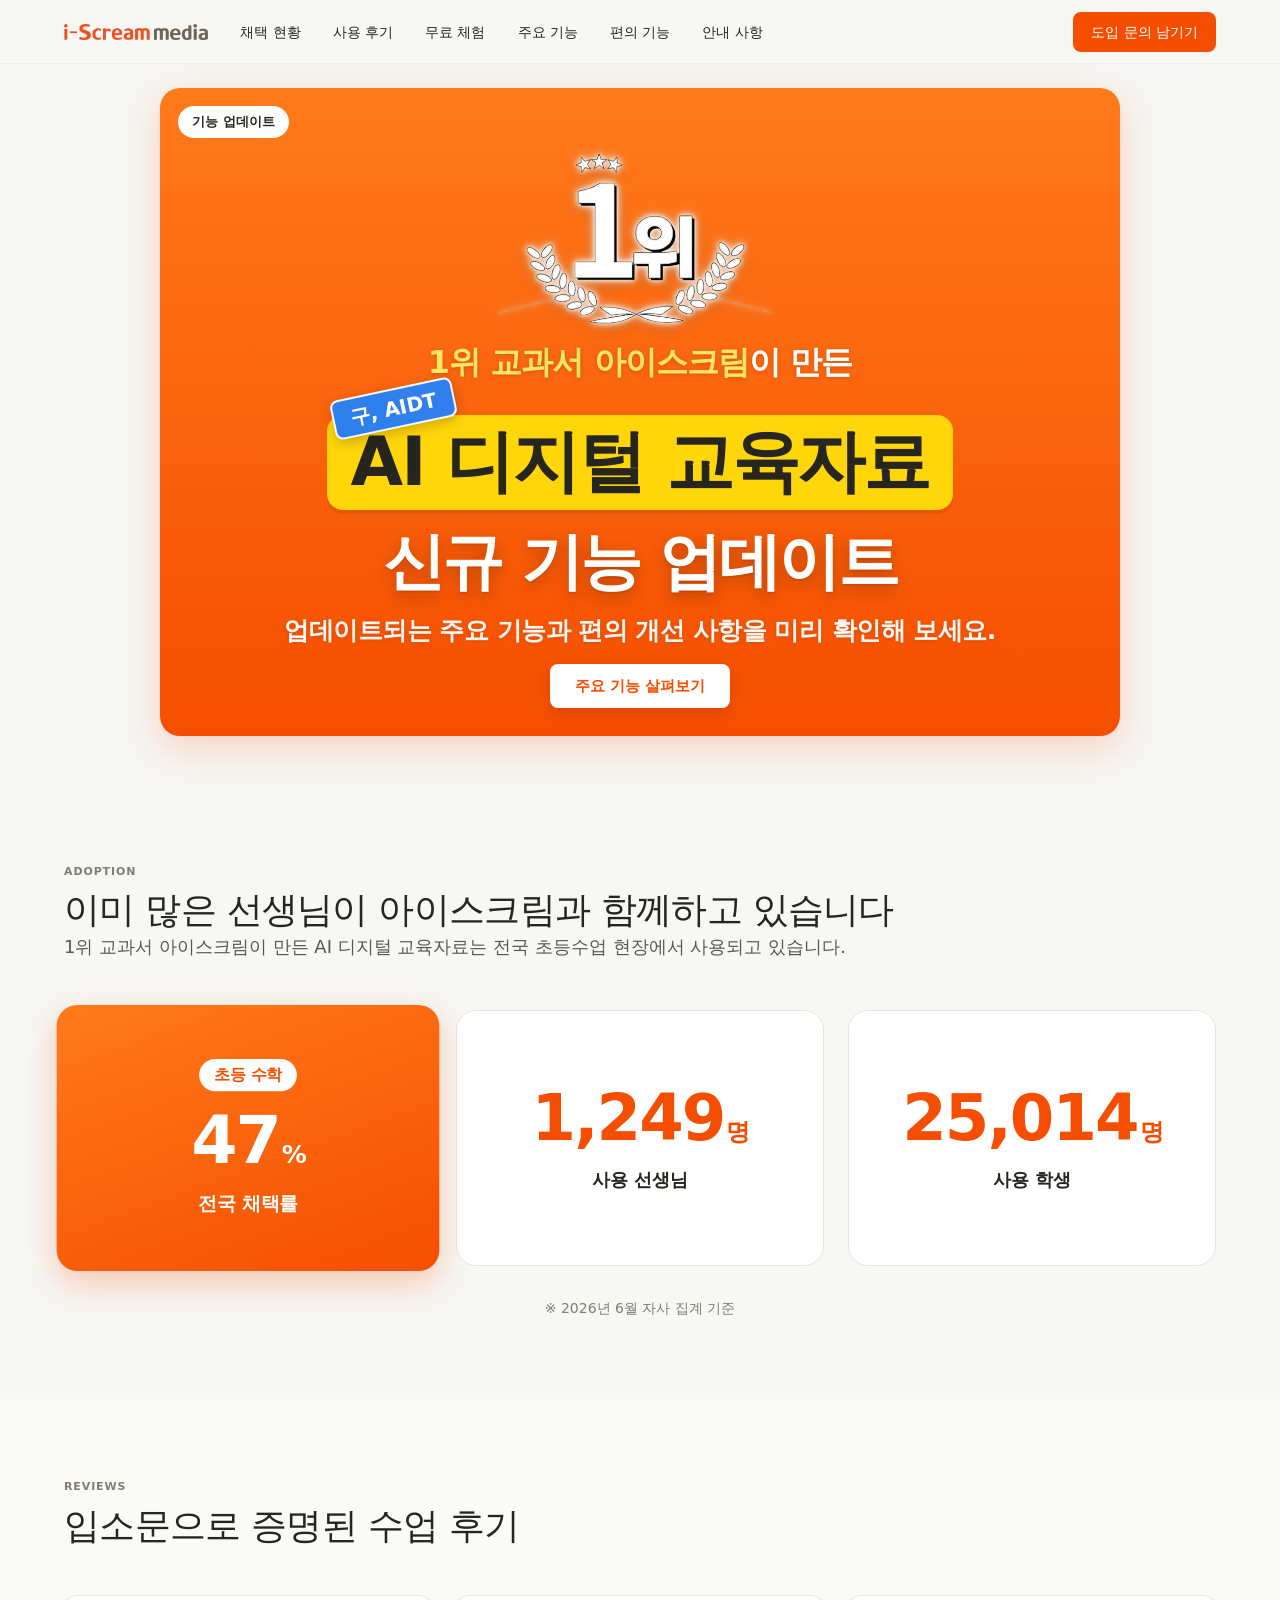
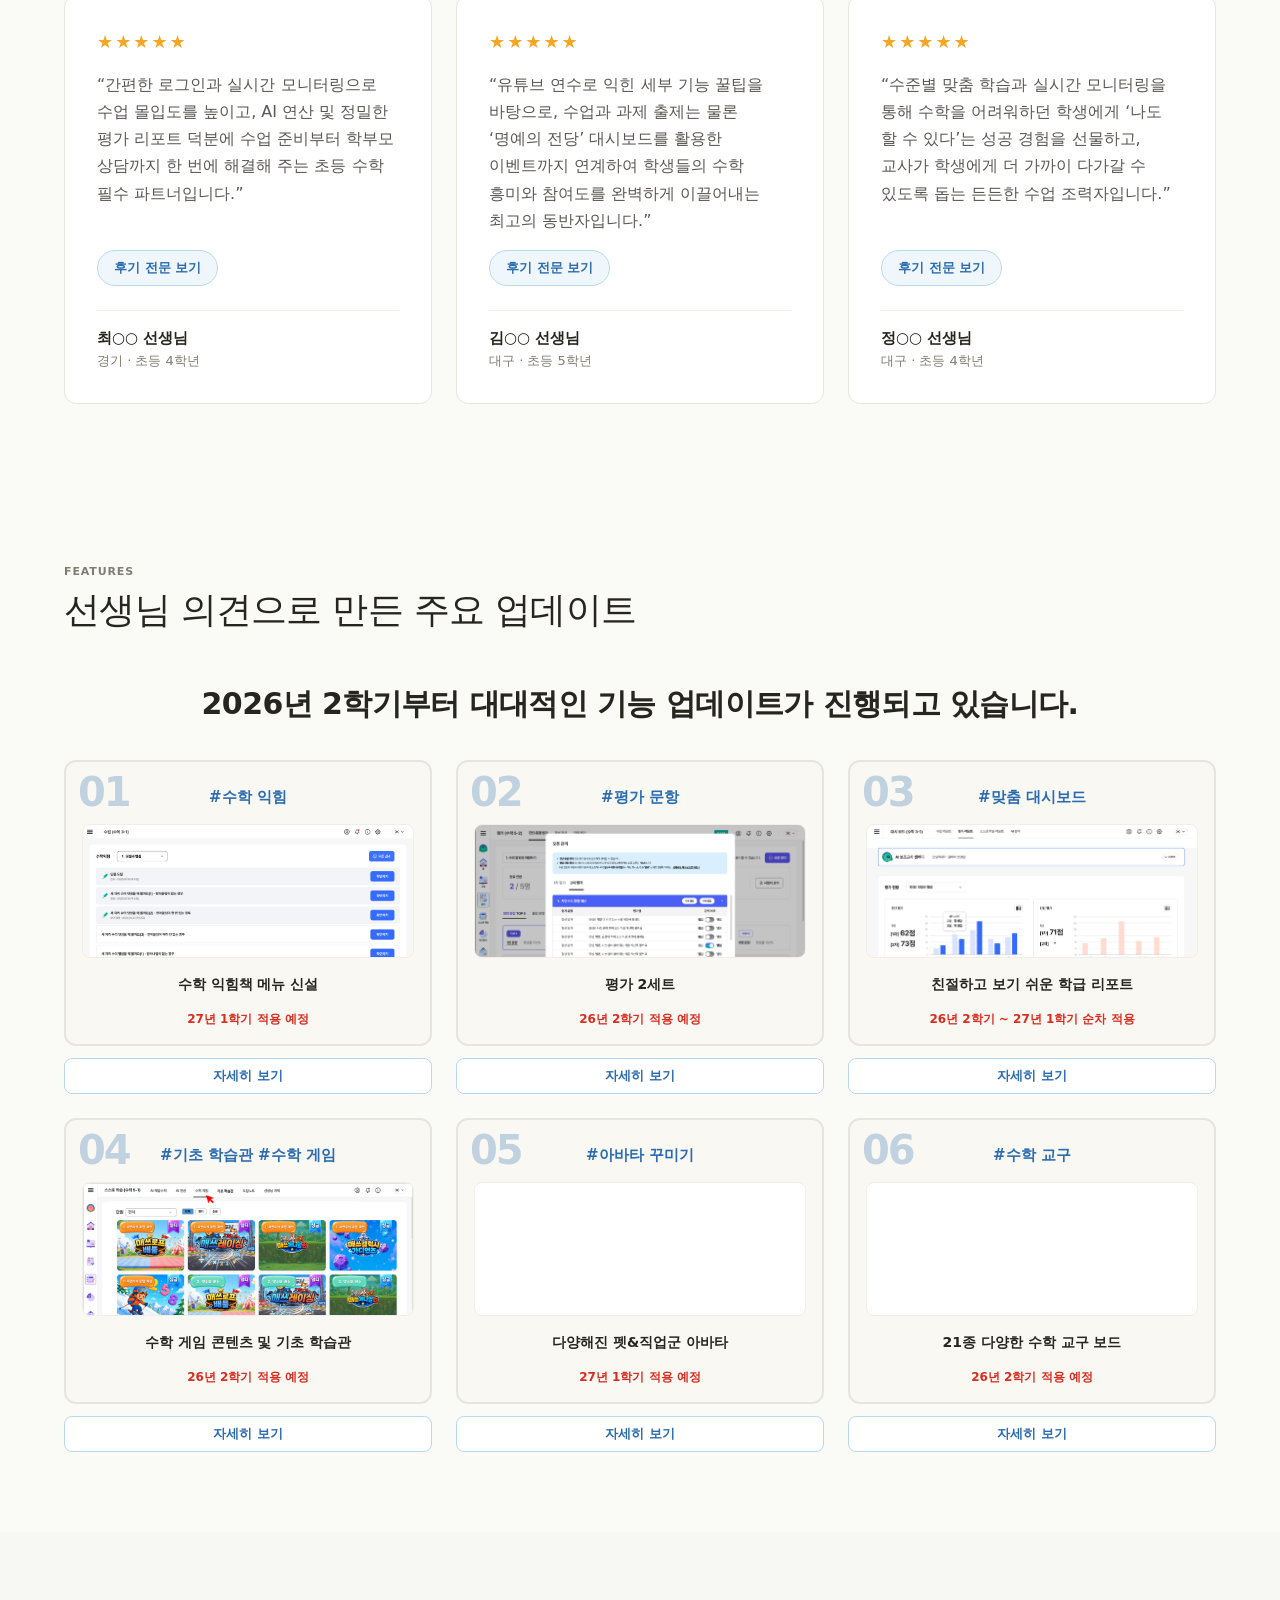
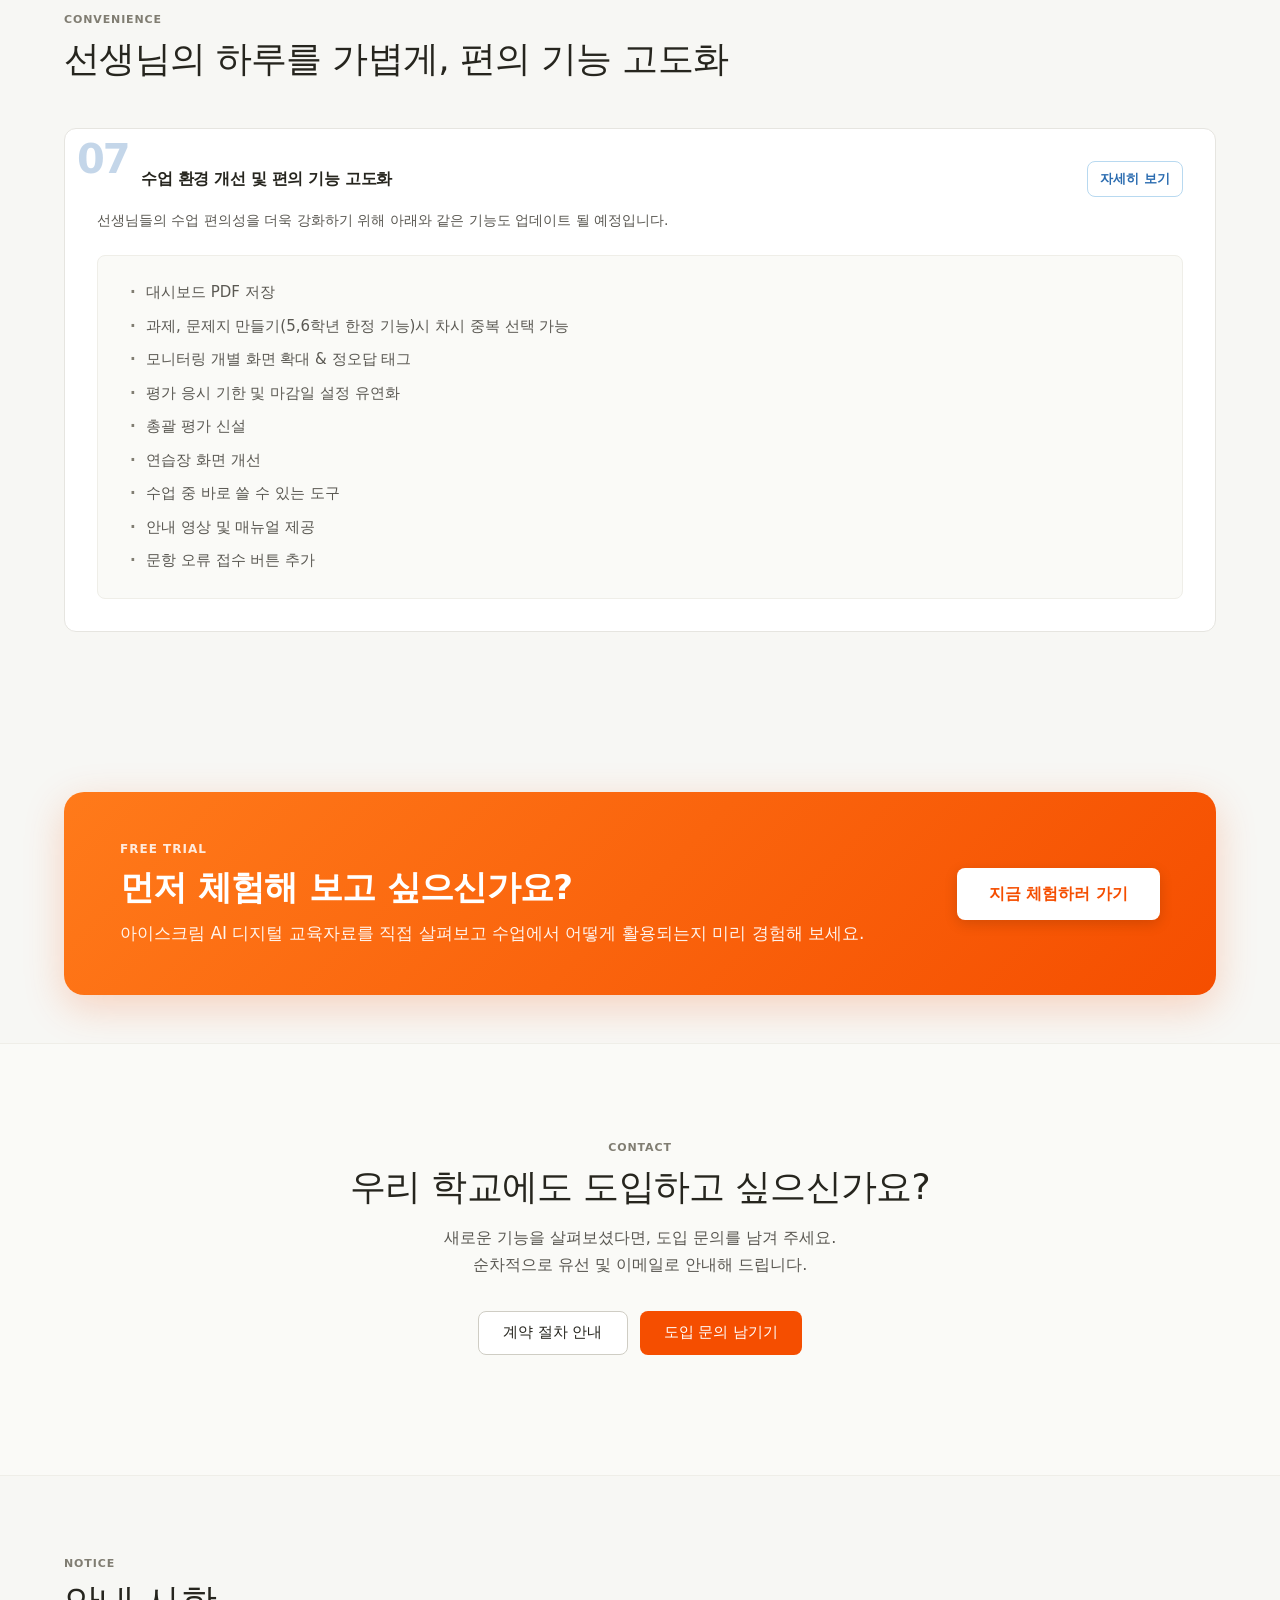
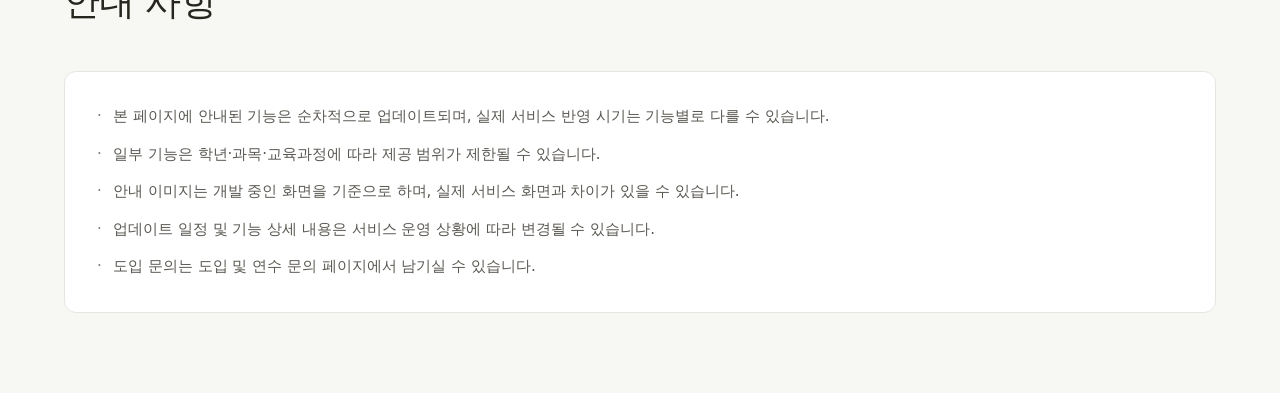
==== index.html @ 16c73e59 "Add files via upload" ====
<!DOCTYPE html>
<html lang="ko">
<head>
  <meta charset="UTF-8" />
  <meta name="viewport" content="width=device-width, initial-scale=1.0" />
  <meta name="description" content="AI 디지털 교육자료 신규 기능 업데이트 안내 — 2026년 2학기부터 순차 적용" />
  <title>기능 업데이트 안내</title>
  <link rel="stylesheet" crossorigin href="https://cdn.jsdelivr.net/gh/orioncactus/pretendard@v1.3.9/dist/web/static/pretendard.min.css" />
  <link rel="stylesheet" href="styles.css" />
</head>
<body>

  <!-- 상단 네비게이션 -->
  <header class="top-nav">
    <div class="container top-nav__inner">
      <a href="https://aidt.i-scream.co.kr" class="top-nav__logo" target="_blank" rel="noopener noreferrer">
        <img src="i-screammedia-logo.png" alt="아이스크림미디어" width="70" height="16" />
      </a>
      <nav class="top-nav__menu" aria-label="주요 메뉴">
        <a href="#adoption">채택 현황</a>
        <a href="#reviews">사용 후기</a>
        <a href="#experience">무료 체험</a>
        <a href="#features">주요 기능</a>
        <a href="#convenience">편의 기능</a>
        <a href="#notice">안내 사항</a>
      </nav>
      <a href="https://aidt.i-scream.co.kr/contract" class="button-primary" target="_blank" rel="noopener noreferrer">도입 문의 남기기</a>
      <button class="top-nav__hamburger" aria-label="메뉴 열기" aria-expanded="false">
        <span></span><span></span><span></span>
      </button>
    </div>
  </header>

  <main>

    <!-- 히어로 -->
    <section class="hero-band" id="hero">
      <div class="container">
        <div class="hero-banner">
          <span class="hero-banner__badge">기능 업데이트</span>
          <div class="hero-banner__rank">
            <img src="rank_1.png" alt="1위" class="hero-banner__rank-img" width="120" height="118" />
            <p class="hero-banner__rank-text">
              <strong>1위 교과서 아이스크림</strong>이 만든
            </p>
          </div>
          <div class="hero-banner__content">
            <div class="hero-banner__headline">
              <span class="hero-banner__aidt-tag">구, AIDT</span>
              <p class="hero-banner__product">AI 디지털 교육자료</p>
            </div>
            <h1 class="hero-banner__event-title">신규 기능 업데이트</h1>
            <p class="hero-banner__title">
              업데이트되는 주요 기능과 편의 개선 사항을 미리 확인해 보세요.
            </p>
            <a href="#features" class="hero-banner__cta">주요 기능 살펴보기</a>
          </div>
        </div>
      </div>
    </section>

    <!-- 전국 채택 현황 -->
    <section class="section" id="adoption">
      <div class="container">
        <p class="section-label">ADOPTION</p>
        <h2 class="section-title">이미 많은 선생님이 아이스크림과 함께하고 있습니다</h2>
        <p class="stats-lead">1위 교과서 아이스크림이 만든 AI 디지털 교육자료는 전국 초등수업 현장에서 사용되고 있습니다.</p>
        <div class="stats-grid">
          <article class="stat-card stat-card--featured">
            <p class="stat-card__tag">초등 수학</p>
            <p class="stat-card__num">47<span class="stat-card__unit">%</span></p>
            <p class="stat-card__label">전국 채택률</p>
          </article>
          <article class="stat-card">
            <p class="stat-card__num">1,249<span class="stat-card__unit">명</span></p>
            <p class="stat-card__label">사용 선생님</p>
          </article>
          <article class="stat-card">
            <p class="stat-card__num">25,014<span class="stat-card__unit">명</span></p>
            <p class="stat-card__label">사용 학생</p>
          </article>
        </div>
        <p class="section-note">※ 2026년 6월 자사 집계 기준</p>
      </div>
    </section>

    <!-- 선생님 사용 후기 -->
    <section class="section section--soft" id="reviews">
      <div class="container">
        <p class="section-label">REVIEWS</p>
        <h2 class="section-title">입소문으로 증명된 수업 후기</h2>
        <div class="review-grid">
          <article class="review-card">
            <p class="review-card__rating" aria-label="별점 5점">★★★★★</p>
            <p class="review-card__body">“간편한 로그인과 실시간 모니터링으로 수업 몰입도를 높이고, AI 연산 및 정밀한 평가 리포트 덕분에 수업 준비부터 학부모 상담까지 한 번에 해결해 주는 초등 수학 필수 파트너입니다.”</p>
            <button type="button" class="review-more-btn" data-review="review-1" data-review-name="최○○ 선생님" data-review-school="경기 · 초등 4학년">후기 전문 보기</button>
            <footer class="review-card__author">
              <span class="review-card__name">최○○ 선생님</span>
              <span class="review-card__school">경기 · 초등 4학년</span>
            </footer>
            <template id="reviewFull-review-1">
              <p>안녕하세요. 저는 수학 4학년을 사용하고 있습니다. 저는 아이스크림 AIDT를 다음과 같이 사용하고 있습니다.</p>
              <strong>1. (프롤로그) 로그인 지옥에서 해방</strong>
              <p>헬스장에서 가장 무거운 것은 헬스장 출입문이라고 하듯이, 에듀테크 사용에 있어서 가장 어려운 것은 로그인입니다. 여러 선생님들이 로그인 과정에서 한계를 느끼시고 많은 포기를 하곤 하죠. 하지만 AIDT는 일단 코드로 로그인을 하여 로그인 지옥에서 해방 될 수 있습니다.</p>
              <strong>2. (but! 로그인의 속도가 각자 다름에도 불구하고) ‘스스로 학습’을 통한 시간 조절</strong>
              <p>초등학교 어린이들은 그 누구보다 인내심이 부족합니다. 로그인의 속도는 각자 다른데, 똑똑하고 눈치빠르게 빨리 로그인을 완료한 어린이들은 아쉽게도 인내심이 부족합니다. ‘로그인 했어요, 뭐해야 되요?’ ‘로그인 했어요, 뭐해야 되요?’ 이제 이 말을 듣지 않아도 됩니다. 로그인을 빨리 하고 준비가 완료된 학생들은 ‘스스로 학습’에 들어가서 &lt;AI매일수학&gt;을 통해 배운 내용을 복습할 수 있죠. 여기서 중요한 것은 이미 수업한 내용에서만 할 수 있다는 것! 배우지 않은 내용은 실행이 되지 않아서 좋습니다. 그리고 연산의 필요성은 두말하면 잔소리입니다. &lt;AI연산&gt;으로 무한의 연산 연습을 할 수 있습니다. 여기서 끝이 아니라 &lt;오답 노트&gt;, &lt;선생님 과제&gt;까지 기다릴 시간이 모자랄 정도로 할 것들이 많습니다. 이렇게 알찬 시간을 보내다 보면 어느새 모든 친구들의 로그인이 완료되고 본격적인 수업이 시작됩니다.</p>
              <strong>3. (어디까지 진도를 나갔더라 고민할 것도 없이) 메인화면에 &lt;수업 바로 시작하기&gt;를 누르면 지난 시간에 이은 차시로 바로 이동</strong>
              <p>초등학교 선생님들은 여러 과목을 가르칩니다. 사람이다 보니 모든 과목의 진도를 머릿속에 넣고 다니지 않습니다. 갑작스럽게 다가온 수학시간, 선생님이 진도를 모른다고 하면 조금 부끄러울 수 있습니다. 하지만 AIDT 접속만 하면 메인 화면에 &lt;수업 바로 시작하기&gt;를 통해 정말로 수업을 바로 시작할 수 있습니다. 정말 편리한 기능입니다.</p>
              <strong>4. (지겨운 수학시간을 깨우는) 경쾌한 딸깍 소리, 그리고 학생들의 활동</strong>
              <p>수학을 사랑하는 학생은 소수입니다. 그중에 반은 잘난척을 하기 위해 그냥 좋아한다고 합니다. 왜냐면 수학은 상당한 정신적 노력이 필요하기 때문입니다. 태블렛으로 하는 수학 수업이지만 그래도 수학은 수학, 조금은 지겨울 수 있습니다. 하지만 쉴 틈 없이 경쾌하게 들려오는 &lt;딸깍, 딸깍&gt; 소리! 학생들이 직접 활동을 할 때마다 들려오는 그 소리는 교실에 생기를 불어 넣어 줍니다. 그래서 선생님인 저도 가끔 수업이 지루해질 때면 일부러 딸깍 소리를 몇 번 내 주곤 합니다. 학생들이 딴 생각할 틈도 없이, 교사와 학생들의 상호작용이 끊임 없이 일어날 수 있게 학생들의 활동하는 순간들이 많습니다. 혹시 딴 짓을 한다 해도 &lt;모니터&gt; 기능을 통해서 제어할 수 있습니다. 빙그레 웃으며 “동식(가명)아? 너의 화면은 좀 다른 것 같네?” 라고 하면 동식이가 깜짝 놀라며 원래의 수업으로 돌아오곤 했습니다.</p>
              <strong>5. (말해 뭐해, 소소하지만 유용한) 타이머, 뽑기, AI수학교구</strong>
              <p>수업 중간중간 학생들에게 미션을 내어 줄 때, 시간을 무한정으로 줄 수는 없습니다. 3분, 5분, 1분 등 타이머가 필요할 때, 찾고 또 탭을 따로 열고 하는 시간은 한창 진지했던 수업의 흐름을 무참히 깨버립니다. 하지만 수업화면 바로 밑에 누가 봐도 잘 보이도록 &lt;타이머&gt;가 있습니다. 이것은 못 찾는게 더 어려울 정도로 찾기 쉬운 위치에 있습니다. 그리고 더불어서 뽑기 기능은 우리 반의 수업 시간을 더 뜨겁게 만들어줍니다. 그리고 AI 수학 교구인 알지오매스는 학생들이 얼마나 좋아하느냐면, 문제를 빨리 풀고 알지오매스를 하고 있을 정도입니다.</p>
              <strong>6. (최고의 기능은 바로) 평가 기능</strong>
              <p>AIDT의 기능 중 다른 기능 모두 포기하고 하나만 남겨준다고 한다면 저는 평가 기능을 선택하겠습니다. 정말 세상 좋아졌구나 라고 가장 잘 느끼게 해주는 기능입니다. 본격적인 공부를 시작하기 전에 진단평가를 통해 현재 내 실력을 점검하고, 형성평가를 통해 오늘 수업을 잘 이해했는지 확인할 수 있고, 단원이 끝나고 난 후 단원평가를 위해 나 자신을 진지하게 돌아보는 경건한 시간을 가질 수 있었습니다. 이러한 기능들은 먼저 채점의 고통에서 벗어나게 해주었으며, 심지어 그 결과를 분석까지 해주어서 학생을 파악하는 데 큰 힘이 되었습니다. 그냥 단순하게 누가 잘하고 못하고의 분석이 아니라 수학 교과 역량 분석 및 내용체계 영역 분석까지 내로라하는 전문 분석기관에서 유료로 해주는 분석 못지않게 유용합니다. 이러한 전문적인 분석은 학생 및 학부모와 학습 상담을 할 때 꼭 필요한 기능입니다.</p>
              <strong>7. (미처 말하지 못한) 사용자 편의를 위한 여러 기능들</strong>
              <p>목록 화면을 통해 원하는 페이지로 한꺼번에 이동하는 것, 메인 화면에 우리반 누적 성취율(느림), 학년 평균 누적 성취율(느림)을 통해 교사에게 좀 더 열심히 지도해야겠다는 반성과 성찰의 기회를 제공하는 것, AI 보조교사 샘버디와의 다정한 말투를 통해 나 혼자가 아니라는 안도감과 따뜻한 격려와 위로를 받는 점.</p>
              <strong>8. 아이스크림 AIDT 사랑해요</strong>
            </template>
          </article>
          <article class="review-card">
            <p class="review-card__rating" aria-label="별점 5점">★★★★★</p>
            <p class="review-card__body">“유튜브 연수로 익힌 세부 기능 꿀팁을 바탕으로, 수업과 과제 출제는 물론 ‘명예의 전당’ 대시보드를 활용한 이벤트까지 연계하여 학생들의 수학 흥미와 참여도를 완벽하게 이끌어내는 최고의 동반자입니다.”</p>
            <button type="button" class="review-more-btn" data-review="review-2" data-review-name="김○○ 선생님" data-review-school="대구 · 초등 5학년">후기 전문 보기</button>
            <footer class="review-card__author">
              <span class="review-card__name">김○○ 선생님</span>
              <span class="review-card__school">대구 · 초등 5학년</span>
            </footer>
            <template id="reviewFull-review-2">
              <p>안녕하세요? 저는 5학년 수학을 현재 아이스크림 AI 디지털교육자료를 활용하고 있습니다. 제가 3월부터 지금까지 사용한 후기는 다음과 같습니다.</p>
              <strong>1. AI 디지털교육자료의 등불이 되어준 유튜브 연수</strong>
              <p>3월에 구독 계약과 학생들 계정 등록, 동의서 처리 문제 등으로 3월 초부터 시작하기는 무리가 있어 차츰 준비를 하면서 AI 디지털교육자료를 도입하였어요. 아이스크림 AI 디지털교육자료를 어떻게 활용하면 좋을지 고민하고 있었는데, 마침 영어/수학 교과서 저자가 알려주는 아이스크림 AI 디지털교육자료 유튜브 연수가 있어 듣게 되었어요. 세부 기능과 활용 꿀팁을 하나하나 설명해주어서 어떻게 운영하면 좋을지 감을 잡는데, 도움이 많이 되었답니다. 수학만 쓰고 있어 영어를 볼 일이 없었는데, 수학과 영어를 둘 다 들을 수 있어 비교하면서 살펴볼 수 있었어요. 유튜브 연수 이후로 본격적으로 AI 디지털교육자료를 사용하기 시작했어요.</p>
              <strong>2. 수업의 시작부터 끝까지</strong>
              <p>AI 디지털교육자료 수업 형태가 다양하지만, 저는 일단 시작부터 끝까지 AI 디지털교육자료로 하고 있어요. 교과서의 내용이 온전히 들어가 있고, 연산 문제를 풀 때는 학생들이 연습장 기능을 활성화시켜 계산할 수 있고, 그림과 관련된 부분은 터치 한 번만으로 쉽게 확인할 수 있어서 활동 과정을 유연하게 대처하면서 수업을 운영할 수 있었어요. 제일 마지막에 마무리 문제는 유형별로 다양하게 제공되고 문제 수준도 적당하여 학생들의 이해도를 파악하는데 도움이 많이 되었어요.</p>
              <strong>3. 수업 재구성</strong>
              <p>매번 수업을 재구성할 수는 없지만, AI 디지털교육자료의 핵심 기능(AIDT)에 해당하는 흥미(Interesting)를 위해서 종종 활용하고 있어요. OX퀴즈나 URL링크를 적당히 넣으면 학생 참여도를 높일 수 있어서 학생들도 즐거워합니다. AI 수학교구에서 부족한 부분은 툴킷에서 제공하는 수학 도구와 연계하여 매쓰러닝센터, 폴리패드 등 디지털 수학교구를 수업 중에 활용하면서 학생들의 흥미를 높이려고 하였어요.</p>
              <strong>4. 수학점핑학교 이벤트 연계</strong>
              <p>수학점핑학교 대상 학년이라 관련 예산을 쓰면서 학생들의 참여율을 높이기 위해 월별 이벤트를 하고 있어요. 매일 AI 디지털교육자료 참여를 유도하기 위해 스스로 학습을 꾸준히 하는 학생들에게 간식/상품을 주고 있어요. 아이스크림 AI 디지털교육자료에서 명예의 전당이라는 근사한 타이틀로 우수학생 5명을 학기별/월별로 볼 수 있는 대시보드가 제공되어 있어 학생들의 동기부여를 높이는데, 도움이 되고 있어요. 5월부터 도입하였는데, 5위 안에 들어가기 위해 집에서 열심히 하는 아이들이 기특해서 6월에는 상품을 좀 더 업그레이드할 예정이에요.</p>
              <strong>5. 편리한 과제 출제</strong>
              <p>수학익힘책이 수업에 들어가 있지 않아 아쉬웠는데, 과제에서 간편 출제만으로 쉽게 수익에 있는 문제를 제출할 수 있어요. 처음에는 과제를 바로 풀도록 했는데, 요즘은 수익책에 먼저 풀고 답을 올리는 방식으로 활용하고 있어요. 물론 시간이 부족할 때는 마무리 문제만으로 끝낼 때도 있지만, 시간을 고려해서 과제 출제를 활용하고 있어요. 수업 종료 후 해당 차시 과제 출제가 가능해서 가급적이면 학생들에게 수익책을 직접 풀면서 제출 시간을 확보하고 있어요.</p>
              <strong>6. 많은 정보를 알려주는 대시보드</strong>
              <p>AI 디지털교육자료에서 교사를 위한 샘버디, 학생을 위한 런버디가 있어요. AI 디지털교육자료에서 대시보드를 어떻게 활용하느냐가 중요하다고 생각해요. 학습이력, 평가결과, 과제제출 등 다양한 정보를 대시보드에서 알려주는데, 여기서 보조교사인 샘버디의 멘트가 도움이 될 때가 많이 있어요. 데이터 기반으로 만들어진 AI 디지털교육자료이기에 꾸준히 수업, 평가, 과제를 활용하면서 나온 데이터 정보를 대시보드를 통해 활용하려고 해요. 제가 자주 보는건 수업 리포트/평가 리포트인데, 단원 데이터가 누적될수록 우리반 학생에 적합한 정보를 알려주는거 같아요.</p>
              <p>이제 도입 2년차라 아직까지 시행착오를 겪고 있지만, 점진적으로 개선되고 있어 긍정적으로 활용하고 있어요. 교사와 학생이 집단 지성의 힘으로 함께 만들어가는 아이스크림 AI 디지털교육자료의 앞날을 응원합니다^^</p>
            </template>
          </article>
          <article class="review-card">
            <p class="review-card__rating" aria-label="별점 5점">★★★★★</p>
            <p class="review-card__body">“수준별 맞춤 학습과 실시간 모니터링을 통해 수학을 어려워하던 학생에게 ‘나도 할 수 있다’는 성공 경험을 선물하고, 교사가 학생에게 더 가까이 다가갈 수 있도록 돕는 든든한 수업 조력자입니다.”</p>
            <button type="button" class="review-more-btn" data-review="review-3" data-review-name="정○○ 선생님" data-review-school="대구 · 초등 4학년">후기 전문 보기</button>
            <footer class="review-card__author">
              <span class="review-card__name">정○○ 선생님</span>
              <span class="review-card__school">대구 · 초등 4학년</span>
            </footer>
            <template id="reviewFull-review-3">
              <p>“선생님! 오늘은 저 혼자 힘으로 다 풀었어요!” 올해 4학년 수학 시간, 가장 기억에 남는 말입니다.</p>
              <p>사실 저는 학기 초만 해도 AI 디지털 교육자료(AIDT)를 수업에 본격적으로 활용하는 것이 조금 조심스러웠습니다. 태블릿을 활용하면 아이들이 집중을 못 하지는 않을까, 단순히 ‘재미있는 활동’으로만 소비되지는 않을까 걱정도 있었습니다. 그런데 몇 달간 실제로 사용해보니, 지금은 오히려 “왜 진작 이렇게 못 했을까?” 싶은 생각이 들 정도입니다.</p>
              <p>4학년 수학은 학생 간 학습 격차가 꽤 크게 벌어지는 시기라고 느낍니다. 어떤 아이는 곱셈과 나눗셈을 잘 하는 반면, 어떤 아이는 분수 개념에서부터 막히기도 합니다. 이전에는 같은 문제지를 나눠주고, 빨리 푼 학생은 기다리고 어려워하는 학생은 점점 자신감을 잃는 경우가 많았습니다.</p>
              <p>그런데 아이스크림 AIDT를 활용하면서 교실 분위기가 조금씩 달라졌습니다. 수준별 문제를 통해 학생들이 자기 속도에 맞게 학습할 수 있게 되니, 수학을 어려워하던 학생들도 포기하지 않고 끝까지 문제를 붙들고 있는 시간이 늘어났습니다. 특히 기억에 남는 학생이 있습니다. 평소 수학 시간만 되면 한숨을 쉬고, “저 못해요…”를 먼저 말하던 친구였는데, 어느 날 패드를 붙잡고 한 문제를 계속 다시 풀더니 수업 끝날 무렵 활짝 웃으며 저에게 말했습니다.</p>
              <p>“선생님! 이거 보세요, 오늘은 저 혼자 힘으로 다 풀었어요!” 그 순간 교사인 저도 참 뭉클했습니다. 누군가에게는 평범한 한 문제일 수 있지만, 그 아이에게는 ‘나는 할 수 있다’는 경험이 된 것이니까요.</p>
              <p>실시간 모니터링 기능도 정말 유용했습니다. 이전에는 교실을 계속 돌아다니며 학생 상태를 확인해야 했다면, 이제는 어떤 학생이 어느 문제에서 오래 머물고 있는지 바로 확인할 수 있어 필요한 순간 즉시 도움을 줄 수 있었습니다. 실제로 어떤 학생은 문제를 이해하지 못한 줄 알았는데, 알고 보니 답 입력 방법을 헷갈려 계속 오답 처리되고 있다는 것도 발견할 수 있었습니다. 결과만 보면 몰랐을 작은 부분을 데이터가 알려준 덕분에, 학생도 억울함 없이 웃으며 다시 도전할 수 있었습니다.</p>
              <p>또 아이들이 생각보다 포인트, 배지, 아바타 꾸미기 기능에 정말 적극적으로 참여했습니다. “오늘 집에 가서 더 할거에요!” 쉬는 시간에도 스스로 복습하는 모습이 자연스럽게 생겼습니다. 억지로 시키지 않아도 자기주도학습 분위기가 만들어진다는 점이 특히 인상 깊었습니다.</p>
              <p>교사 입장에서도 변화가 컸습니다. 문제 제작, 형성평가 결과 정리, 학생별 학습 리포트 확인까지 훨씬 효율적으로 이루어지니, 단순 업무보다 학생들과 눈을 맞추고 이야기하는 시간에 더 집중할 수 있게 되었습니다.</p>
              <p>아이스크림 AIDT를 사용하며 가장 크게 느낀 점은, AI가 교사를 대신하는 것이 아니라 교사가 아이들에게 더 가까이 다가갈 수 있도록 도와주는 든든한 수업 조력자라는 것입니다.</p>
              <p>올해 저희 반 수학 시간은 정답만 배우는 시간이 아니라, “나도 할 수 있다”는 자신감을 배우는 시간이 되고 있습니다. 앞으로도 아이들과 함께 더 즐겁고 따뜻한 수학 교실을 만들어가고 싶습니다.^^</p>
            </template>
          </article>
        </div>
      </div>
    </section>

    <!-- 주요 업데이트 기능 -->
    <section class="section section--soft" id="features">
      <div class="container">
        <p class="section-label">FEATURES</p>
        <h2 class="section-title">선생님 의견으로 만든 주요 업데이트</h2>
        <p class="step-guide step-guide--lg">2026년 2학기부터 대대적인 기능 업데이트가 진행되고 있습니다.</p>

        <div class="feature-cards" id="featureCards">
          <div class="feature-card-select">
            <div class="feature-card-select__inner feature-card-select__inner--info">
              <span class="feature-card-select__num" aria-hidden="true">01</span>
              <span class="feature-card-select__tag">#수학 익힘</span>
              <span class="feature-card-select__visual">
                <img src="Mastering math01.png" alt="" class="feature-card-select__thumb" loading="lazy" decoding="async" />
              </span>
              <span class="feature-card-select__title">수학 익힘책 메뉴 신설</span>
              <span class="feature-card-select__period">27년 1학기 적용 예정</span>
            </div>
            <button type="button" class="feature-detail-btn" data-feature="feature-1">자세히 보기</button>
          </div>
          <div class="feature-card-select">
            <div class="feature-card-select__inner feature-card-select__inner--info">
              <span class="feature-card-select__num" aria-hidden="true">02</span>
              <span class="feature-card-select__tag">#평가 문항</span>
              <span class="feature-card-select__visual">
                <img src="evaluation.png" alt="" class="feature-card-select__thumb" loading="lazy" decoding="async" />
              </span>
              <span class="feature-card-select__title">평가 2세트</span>
              <span class="feature-card-select__period">26년 2학기 적용 예정</span>
            </div>
            <button type="button" class="feature-detail-btn" data-feature="feature-2">자세히 보기</button>
          </div>
          <div class="feature-card-select">
            <div class="feature-card-select__inner feature-card-select__inner--info">
              <span class="feature-card-select__num" aria-hidden="true">03</span>
              <span class="feature-card-select__tag">#맞춤 대시보드</span>
              <span class="feature-card-select__visual">
                <img src="dashboard.png" alt="" class="feature-card-select__thumb" loading="lazy" decoding="async" />
              </span>
              <span class="feature-card-select__title">친절하고 보기 쉬운 학급 리포트</span>
              <span class="feature-card-select__period">26년 2학기 ~ 27년 1학기 순차 적용</span>
            </div>
            <button type="button" class="feature-detail-btn" data-feature="feature-3">자세히 보기</button>
          </div>
          <div class="feature-card-select">
            <div class="feature-card-select__inner feature-card-select__inner--info">
              <span class="feature-card-select__num" aria-hidden="true">04</span>
              <span class="feature-card-select__tag">#기초 학습관 #수학 게임</span>
              <span class="feature-card-select__visual">
                <img src="game.png" alt="" class="feature-card-select__thumb" loading="lazy" decoding="async" />
              </span>
              <span class="feature-card-select__title">수학 게임 콘텐츠 및 기초 학습관</span>
              <span class="feature-card-select__period">26년 2학기 적용 예정</span>
            </div>
            <button type="button" class="feature-detail-btn" data-feature="feature-4">자세히 보기</button>
          </div>
          <div class="feature-card-select">
            <div class="feature-card-select__inner feature-card-select__inner--info">
              <span class="feature-card-select__num" aria-hidden="true">05</span>
              <span class="feature-card-select__tag">#아바타 꾸미기</span>
              <span class="feature-card-select__visual">
                <img src="avatar.png" alt="" class="feature-card-select__thumb" loading="lazy" decoding="async" />
              </span>
              <span class="feature-card-select__title">다양해진 펫&amp;직업군 아바타</span>
              <span class="feature-card-select__period">27년 1학기 적용 예정</span>
            </div>
            <button type="button" class="feature-detail-btn" data-feature="feature-5">자세히 보기</button>
          </div>
          <div class="feature-card-select">
            <div class="feature-card-select__inner feature-card-select__inner--info">
              <span class="feature-card-select__num" aria-hidden="true">06</span>
              <span class="feature-card-select__tag">#수학 교구</span>
              <span class="feature-card-select__visual">
                <img src="mathboard.png" alt="" class="feature-card-select__thumb" loading="lazy" decoding="async" />
              </span>
              <span class="feature-card-select__title">21종 다양한 수학 교구 보드</span>
              <span class="feature-card-select__period">26년 2학기 적용 예정</span>
            </div>
            <button type="button" class="feature-detail-btn" data-feature="feature-6">자세히 보기</button>
          </div>
        </div>
      </div>
    </section>

    <!-- 편의 기능 -->
    <section class="section" id="convenience">
      <div class="container">
        <p class="section-label">CONVENIENCE</p>
        <h2 class="section-title">선생님의 하루를 가볍게, 편의 기능 고도화</h2>
        <div class="convenience-block">
          <span class="convenience-block__num" aria-hidden="true">07</span>
          <div class="convenience-block__header">
            <h3 class="convenience-block__title">수업 환경 개선 및 편의 기능 고도화</h3>
            <button type="button" class="feature-detail-btn convenience-block__detail-btn" data-feature="feature-convenience">자세히 보기</button>
          </div>
          <p class="convenience-block__guide">선생님들의 수업 편의성을 더욱 강화하기 위해 아래와 같은 기능도 업데이트 될 예정입니다.</p>
          <ul class="convenience-block__list">
            <li>대시보드 PDF 저장</li>
            <li>과제, 문제지 만들기(5,6학년 한정 기능)시 차시 중복 선택 가능</li>
            <li>모니터링 개별 화면 확대 &amp; 정오답 태그</li>
            <li>평가 응시 기한 및 마감일 설정 유연화</li>
            <li>총괄 평가 신설</li>
            <li>연습장 화면 개선</li>
            <li>수업 중 바로 쓸 수 있는 도구</li>
            <li>안내 영상 및 매뉴얼 제공</li>
            <li>문항 오류 접수 버튼 추가</li>
          </ul>
        </div>
      </div>
    </section>

    <!-- 무료 체험 안내 -->
    <section class="experience-band" id="experience">
      <div class="container">
        <div class="experience-band__inner">
          <div class="experience-band__text">
            <p class="experience-band__label">FREE TRIAL</p>
            <h2 class="experience-band__title">먼저 체험해 보고 싶으신가요?</h2>
            <p class="experience-band__desc">아이스크림 AI 디지털 교육자료를 직접 살펴보고 수업에서 어떻게 활용되는지 미리 경험해 보세요.</p>
          </div>
          <a href="https://aidt.i-scream.co.kr" class="experience-band__cta" target="_blank" rel="noopener noreferrer">지금 체험하러 가기</a>
        </div>
      </div>
    </section>

    <!-- 도입 문의 CTA -->
    <section class="cta-band" id="contract-cta">
      <div class="container">
        <p class="section-label">CONTACT</p>
        <h2 class="cta-band__title">우리 학교에도 도입하고 싶으신가요?</h2>
        <p class="cta-band__sub">
          새로운 기능을 살펴보셨다면, 도입 문의를 남겨 주세요.<br />
          순차적으로 유선 및 이메일로 안내해 드립니다.
        </p>
        <div class="cta-band__actions">
          <a href="https://aidt.i-scream.co.kr/howtocontract" class="button-secondary" target="_blank" rel="noopener noreferrer">계약 절차 안내</a>
          <a href="https://aidt.i-scream.co.kr/contract" class="button-primary button-primary--lg" target="_blank" rel="noopener noreferrer">도입 문의 남기기</a>
        </div>
      </div>
    </section>

    <!-- 안내 사항 -->
    <section class="section" id="notice">
      <div class="container">
        <p class="section-label">NOTICE</p>
        <h2 class="section-title">안내 사항</h2>
        <div class="notice-box">
          <ul class="notice-list">
            <li>본 페이지에 안내된 기능은 순차적으로 업데이트되며, 실제 서비스 반영 시기는 기능별로 다를 수 있습니다.</li>
            <li>일부 기능은 학년·과목·교육과정에 따라 제공 범위가 제한될 수 있습니다.</li>
            <li>안내 이미지는 개발 중인 화면을 기준으로 하며, 실제 서비스 화면과 차이가 있을 수 있습니다.</li>
            <li>업데이트 일정 및 기능 상세 내용은 서비스 운영 상황에 따라 변경될 수 있습니다.</li>
            <li>도입 문의는 <a href="https://aidt.i-scream.co.kr/contract" target="_blank" rel="noopener noreferrer">도입 및 연수 문의</a> 페이지에서 남기실 수 있습니다.</li>
          </ul>
        </div>
      </div>
    </section>

  </main>

  <!-- 기능 상세 팝업 -->
  <div class="feature-modal" id="featureModal" hidden aria-hidden="true">
    <div class="feature-modal__backdrop" id="featureModalBackdrop"></div>
    <div class="feature-modal__dialog" role="dialog" aria-modal="true" aria-labelledby="featureModalTitle">
      <button type="button" class="feature-modal__close" id="featureModalClose" aria-label="닫기">×</button>
      <div class="feature-modal__header">
        <span class="feature-modal__tag" id="featureModalTag"></span>
        <span class="feature-modal__icon" id="featureModalIcon" aria-hidden="true"></span>
        <h3 class="feature-modal__title" id="featureModalTitle"></h3>
        <p class="feature-modal__period" id="featureModalPeriod" hidden></p>
      </div>
      <div class="feature-modal__body" id="featureModalBody"></div>
      <div class="feature-modal__media" id="featureModalMedia" hidden></div>
    </div>
  </div>

  <!-- 후기 전문 팝업 -->
  <div class="review-modal" id="reviewModal" hidden aria-hidden="true">
    <div class="review-modal__backdrop" id="reviewModalBackdrop"></div>
    <div class="review-modal__dialog" role="dialog" aria-modal="true" aria-labelledby="reviewModalName">
      <button type="button" class="review-modal__close" id="reviewModalClose" aria-label="닫기">×</button>
      <div class="review-modal__header">
        <p class="review-modal__rating" aria-label="별점 5점">★★★★★</p>
        <p class="review-modal__name" id="reviewModalName"></p>
        <p class="review-modal__school" id="reviewModalSchool"></p>
      </div>
      <div class="review-modal__body" id="reviewModalBody"></div>
    </div>
  </div>

  <!-- 이미지 확대 보기 -->
  <div class="image-lightbox" id="imageLightbox" hidden aria-hidden="true">
    <div class="image-lightbox__backdrop" id="imageLightboxBackdrop"></div>
    <button type="button" class="image-lightbox__close" id="imageLightboxClose" aria-label="확대 이미지 닫기">×</button>
    <figure class="image-lightbox__figure">
      <img src="" alt="" class="image-lightbox__image" id="imageLightboxImage" />
      <figcaption class="image-lightbox__caption" id="imageLightboxCaption"></figcaption>
    </figure>
  </div>

  <script src="script.js"></script>
</body>
</html>
---- styles.css ----
/* ============================================
   Design tokens (design.md 기반)
   ============================================ */
:root {
  /* Brand & Accent */
  --color-primary: #f54e00;
  --color-primary-active: #d04200;

  /* Surface */
  --color-canvas: #f7f7f4;
  --color-canvas-soft: #fafaf7;
  --color-surface-card: #ffffff;
  --color-surface-strong: #e6e5e0;

  /* Hairlines */
  --color-hairline: #e6e5e0;
  --color-hairline-soft: #efeee8;
  --color-hairline-strong: #cfcdc4;

  /* Text */
  --color-ink: #26251e;
  --color-body: #5a5852;
  --color-muted: #807d72;
  --color-muted-soft: #a09c92;
  --color-on-primary: #ffffff;

  /* Semantic */
  --color-success: #1f8a65;
  --color-error: #cf2d56;

  /* Typography */
  --font-sans: "Pretendard", -apple-system, BlinkMacSystemFont, system-ui, Roboto, "Helvetica Neue", "Segoe UI", "Apple SD Gothic Neo", "Noto Sans KR", "Malgun Gothic", "Apple Color Emoji", "Segoe UI Emoji", "Segoe UI Symbol", sans-serif;

  /* Spacing */
  --spacing-xs: 8px;
  --spacing-sm: 12px;
  --spacing-base: 16px;
  --spacing-lg: 24px;
  --spacing-xl: 32px;
  --spacing-xxl: 48px;
  --spacing-section: 80px;

  /* Radius */
  --rounded-md: 8px;
  --rounded-lg: 12px;
  --rounded-pill: 9999px;

  /* Layout */
  --max-width: 1200px;

  /* Participate section */
  --color-input-bg: #f3f3f1;
  --color-input-disabled: #ebeae6;
  --color-consent-bg: #fef9e7;
  --color-consent-border: #f5e6a8;
  --color-comment-bg: #e8f4fc;
  --color-comment-border: #c5e0f5;
  --color-example-badge: #1e3a5f;
  --color-example-section-bg: #f0f8fd;
  --color-example-card-bg: #e8f4fc;
  --color-example-card-border: #b8d9f0;
  --color-registered-section-bg: #faf7f2;
  --color-registered-card-bg: #fff9f3;
  --color-registered-card-border: #e8d9c8;
  --color-registered-accent: #c45c1a;
  --color-submit: #b8c4d0;
  --color-submit-active: #26251e;
}

/* ============================================
   Reset & Base
   ============================================ */
*, *::before, *::after {
  box-sizing: border-box;
  margin: 0;
  padding: 0;
}

html {
  scroll-behavior: smooth;
}

body {
  font-family: var(--font-sans);
  font-size: 16px;
  font-weight: 400;
  line-height: 1.5;
  color: var(--color-body);
  background: var(--color-canvas);
  -webkit-font-smoothing: antialiased;
}

a {
  color: inherit;
  text-decoration: none;
}

ul, ol {
  list-style: none;
}

img {
  max-width: 100%;
  display: block;
}

.container {
  width: 100%;
  max-width: var(--max-width);
  margin: 0 auto;
  padding: 0 var(--spacing-lg);
}

/* ============================================
   Typography
   ============================================ */
.section-label {
  font-size: 11px;
  font-weight: 600;
  letter-spacing: 0.88px;
  text-transform: uppercase;
  color: var(--color-muted);
  margin-bottom: var(--spacing-xs);
}

.section-title {
  font-size: 36px;
  font-weight: 400;
  line-height: 1.2;
  letter-spacing: -0.72px;
  color: var(--color-ink);
  margin-bottom: var(--spacing-xxl);
}

.section-note {
  margin-top: var(--spacing-xl);
  font-size: 14px;
  color: var(--color-muted);
  text-align: center;
}

/* ============================================
   Buttons
   ============================================ */
.button-primary {
  display: inline-flex;
  align-items: center;
  justify-content: center;
  height: 40px;
  padding: 10px 18px;
  font-size: 14px;
  font-weight: 500;
  line-height: 1;
  color: var(--color-on-primary);
  background: var(--color-primary);
  border: none;
  border-radius: var(--rounded-md);
  cursor: pointer;
  transition: background 0.15s;
}

.button-primary:hover {
  background: var(--color-primary-active);
}

.button-primary--lg {
  height: 44px;
  padding: 12px 24px;
  font-size: 15px;
}

.button-secondary {
  display: inline-flex;
  align-items: center;
  justify-content: center;
  height: 44px;
  padding: 12px 24px;
  font-size: 15px;
  font-weight: 500;
  line-height: 1;
  color: var(--color-ink);
  background: var(--color-surface-card);
  border: 1px solid var(--color-hairline-strong);
  border-radius: var(--rounded-md);
  transition: background 0.15s, border-color 0.15s;
}

.button-secondary:hover {
  background: var(--color-canvas-soft);
  border-color: var(--color-muted-soft);
}

.button-download {
  display: inline-flex;
  align-items: center;
  justify-content: center;
  height: 44px;
  padding: 12px 20px;
  font-size: 14px;
  font-weight: 500;
  color: var(--color-canvas);
  background: var(--color-ink);
  border-radius: var(--rounded-md);
  transition: opacity 0.15s;
}

.button-download:hover {
  opacity: 0.85;
}

.button-tertiary-text {
  display: inline-flex;
  align-items: center;
  height: 44px;
  padding: 0 var(--spacing-base);
  font-size: 14px;
  font-weight: 500;
  color: var(--color-ink);
  text-decoration: underline;
  text-underline-offset: 3px;
}

.badge-pill {
  display: inline-block;
  padding: 4px 10px;
  font-size: 11px;
  font-weight: 600;
  letter-spacing: 0.88px;
  text-transform: uppercase;
  color: var(--color-ink);
  background: var(--color-surface-strong);
  border-radius: var(--rounded-pill);
  margin-bottom: var(--spacing-lg);
}

/* ============================================
   Top Navigation
   ============================================ */
.top-nav {
  position: sticky;
  top: 0;
  z-index: 100;
  height: 64px;
  background: var(--color-canvas);
  border-bottom: 1px solid var(--color-hairline-soft);
}

.top-nav__inner {
  display: flex;
  align-items: center;
  height: 64px;
  gap: var(--spacing-xl);
}

.top-nav__logo {
  display: flex;
  align-items: center;
  flex-shrink: 0;
  line-height: 0;
}

.top-nav__logo img {
  display: block;
  height: 16px;
  width: auto;
}

.top-nav__menu {
  display: flex;
  gap: var(--spacing-xl);
  margin-right: auto;
}

.top-nav__menu a {
  font-size: 14px;
  font-weight: 500;
  color: var(--color-ink);
}

.top-nav__hamburger {
  display: none;
  flex-direction: column;
  gap: 5px;
  background: none;
  border: none;
  cursor: pointer;
  padding: 4px;
  margin-left: auto;
}

.top-nav__hamburger span {
  display: block;
  width: 22px;
  height: 2px;
  background: var(--color-ink);
}

/* ============================================
   Hero
   ============================================ */
.hero-band {
  padding: var(--spacing-lg) 0 var(--spacing-xxl);
}

.hero-banner {
  position: relative;
  overflow: hidden;
  max-width: 960px;
  margin: 0 auto;
  padding: 48px var(--spacing-xl) 28px;
  color: #ffffff;
  background: linear-gradient(180deg, #ff7a1a 0%, #f54e00 100%);
  border-radius: 20px;
  box-shadow: 0 12px 40px rgba(245, 78, 0, 0.22);
}

.hero-banner__rank {
  display: flex;
  flex-direction: column;
  align-items: center;
  gap: var(--spacing-xs);
  margin: 0 auto var(--spacing-base);
  text-align: center;
}

.hero-banner__rank-img {
  width: clamp(240px, 39vw, 330px);
  height: auto;
  filter:
    drop-shadow(0 0 2px rgba(255, 255, 255, 0.95))
    drop-shadow(0 0 5px rgba(255, 255, 255, 0.8))
    drop-shadow(0 3px 6px rgba(0, 0, 0, 0.18));
}

.hero-banner__rank-text {
  margin: 0;
  font-size: clamp(20px, 3.2vw, 32px);
  font-weight: 600;
  line-height: 1.4;
  letter-spacing: -0.03em;
  white-space: nowrap;
  color: #ffffff;
  text-shadow: 0 1px 4px rgba(0, 0, 0, 0.16);
}

.hero-banner__rank-text strong {
  font-weight: 800;
  color: #ffe566;
}

.hero-banner__badge {
  position: absolute;
  top: 18px;
  left: 18px;
  display: inline-block;
  padding: 6px 14px;
  font-size: 13px;
  font-weight: 700;
  color: #26251e;
  background: #ffffff;
  border-radius: var(--rounded-pill);
  z-index: 2;
}

.hero-banner__content {
  text-align: center;
}

.hero-banner__headline {
  position: relative;
  display: inline-block;
  margin: 0 auto var(--spacing-base);
  padding-top: 14px;
}

.hero-banner__aidt-tag {
  position: absolute;
  top: 0;
  left: 10px;
  display: inline-block;
  padding: 8px 16px;
  font-size: clamp(14px, 2.35vw, 20px);
  font-weight: 800;
  line-height: 1;
  color: #ffffff;
  background: #2f80ed;
  border: 2px solid rgba(255, 255, 255, 0.95);
  border-radius: 8px;
  box-shadow: 0 4px 12px rgba(0, 0, 0, 0.2);
  transform: rotate(-12deg);
  transform-origin: left bottom;
  z-index: 3;
  white-space: nowrap;
}

.hero-banner__product {
  display: inline-block;
  margin: 0;
  padding: 10px 24px;
  font-size: clamp(44px, 7.5vw, 68px);
  font-weight: 800;
  line-height: 1.1;
  letter-spacing: -0.03em;
  color: #26251e;
  background: #ffd60a;
  border-radius: 16px;
  box-shadow: 0 4px 0 rgba(0, 0, 0, 0.08);
}

.hero-banner__event-title {
  margin: 0 auto var(--spacing-base);
  font-size: clamp(38px, 6.2vw, 62px);
  font-weight: 800;
  line-height: 1.15;
  letter-spacing: -0.04em;
  color: #ffffff;
  text-shadow:
    0 2px 0 rgba(0, 0, 0, 0.08),
    0 5px 16px rgba(0, 0, 0, 0.24);
}

.hero-banner__lead {
  max-width: 640px;
  margin: 0 auto var(--spacing-sm);
  font-size: clamp(12px, 1.55vw, 14px);
  font-weight: 500;
  line-height: 1.55;
  color: rgba(255, 255, 255, 0.9);
  text-shadow: 0 1px 2px rgba(0, 0, 0, 0.12);
}

.hero-banner__title {
  max-width: 760px;
  margin: 0 auto var(--spacing-base);
  font-size: clamp(17px, 2.5vw, 25px);
  font-weight: 700;
  line-height: 1.4;
  letter-spacing: -0.02em;
  color: rgba(255, 255, 255, 0.95);
  text-shadow: 0 1px 4px rgba(0, 0, 0, 0.12);
}

.hero-banner__period {
  display: flex;
  align-items: center;
  justify-content: center;
  flex-wrap: wrap;
  gap: 6px;
  margin-bottom: var(--spacing-lg);
  font-size: clamp(12px, 1.7vw, 16px);
  font-weight: 700;
  color: #ffe566;
  text-shadow: 0 1px 2px rgba(0, 0, 0, 0.12);
}

.hero-banner__cta {
  display: inline-flex;
  align-items: center;
  justify-content: center;
  min-width: 180px;
  height: 44px;
  padding: 0 24px;
  font-size: 15px;
  font-weight: 700;
  color: #f54e00;
  background: #ffffff;
  border-radius: var(--rounded-md);
  box-shadow: 0 4px 14px rgba(0, 0, 0, 0.12);
  transition: transform 0.15s, box-shadow 0.15s;
}

.hero-banner__cta:hover {
  transform: translateY(-1px);
  box-shadow: 0 6px 18px rgba(0, 0, 0, 0.16);
}

/* ============================================
   Sections
   ============================================ */
.section {
  padding: var(--spacing-section) 0;
}

.section--soft {
  background: var(--color-canvas-soft);
}

/* ============================================
   Adoption Stats
   ============================================ */
.stats-lead {
  margin: calc(var(--spacing-xxl) * -1) 0 var(--spacing-xxl);
  font-size: clamp(15px, 1.8vw, 18px);
  line-height: 1.7;
  color: var(--color-body);
}

.stats-grid {
  display: grid;
  grid-template-columns: repeat(3, 1fr);
  gap: var(--spacing-lg);
  align-items: stretch;
}

.stat-card {
  display: flex;
  flex-direction: column;
  justify-content: center;
  padding: clamp(32px, 4.5vw, 52px) var(--spacing-lg);
  text-align: center;
  background: var(--color-surface-card);
  border: 1px solid var(--color-hairline);
  border-radius: 20px;
}

.stat-card--featured {
  background: linear-gradient(160deg, #ff7a1a 0%, #f54e00 100%);
  border: none;
  box-shadow: 0 12px 32px rgba(245, 78, 0, 0.28);
  transform: scale(1.04);
}

.stat-card__tag {
  display: inline-block;
  align-self: center;
  margin-bottom: var(--spacing-sm);
  padding: 4px 14px;
  font-size: clamp(13px, 1.5vw, 15px);
  font-weight: 700;
  color: #f54e00;
  background: #ffffff;
  border-radius: var(--rounded-pill);
}

.stat-card__num {
  display: flex;
  align-items: baseline;
  justify-content: center;
  gap: 2px;
  font-size: clamp(40px, 5.5vw, 64px);
  font-weight: 800;
  line-height: 1.1;
  letter-spacing: -0.03em;
  color: var(--color-primary);
}

.stat-card__unit {
  font-size: clamp(16px, 2vw, 24px);
  font-weight: 700;
  color: var(--color-primary);
}

.stat-card--featured .stat-card__num,
.stat-card--featured .stat-card__unit {
  color: #ffffff;
}

.stat-card__label {
  margin-top: var(--spacing-sm);
  font-size: clamp(14px, 1.6vw, 18px);
  font-weight: 600;
  color: var(--color-ink);
}

.stat-card--featured .stat-card__label {
  color: #ffffff;
}

/* ============================================
   Teacher Reviews
   ============================================ */
.review-grid {
  display: grid;
  grid-template-columns: repeat(3, 1fr);
  gap: var(--spacing-lg);
}

.review-card {
  display: flex;
  flex-direction: column;
  padding: var(--spacing-xl);
  background: var(--color-surface-card);
  border: 1px solid var(--color-hairline);
  border-radius: var(--rounded-lg);
}

.review-card__rating {
  margin-bottom: var(--spacing-base);
  font-size: 18px;
  letter-spacing: 2px;
  color: #f5a623;
}

.review-card__body {
  flex: 1;
  font-size: 16px;
  line-height: 1.7;
  color: var(--color-body);
  word-break: keep-all;
}

.review-card__author {
  display: flex;
  flex-direction: column;
  gap: 2px;
  margin-top: var(--spacing-lg);
  padding-top: var(--spacing-base);
  border-top: 1px solid var(--color-hairline-soft);
}

.review-card__name {
  font-size: 15px;
  font-weight: 700;
  color: var(--color-ink);
}

.review-card__school {
  font-size: 13px;
  color: var(--color-muted);
}

.review-more-btn {
  align-self: flex-start;
  margin-top: var(--spacing-base);
  padding: 8px 16px;
  font-family: var(--font-sans);
  font-size: 13px;
  font-weight: 600;
  color: #2b6cb0;
  background: #f0f7fc;
  border: 1px solid #b8d9f0;
  border-radius: var(--rounded-pill);
  cursor: pointer;
  transition: background 0.15s, border-color 0.15s;
}

.review-more-btn:hover {
  background: #e3f0fa;
  border-color: #8ec5e8;
}

/* 후기 전문 모달 */
.review-modal {
  position: fixed;
  inset: 0;
  z-index: 1000;
  display: flex;
  align-items: center;
  justify-content: center;
  padding: var(--spacing-lg);
}

.review-modal[hidden] {
  display: none;
}

.review-modal__backdrop {
  position: absolute;
  inset: 0;
  background: rgba(38, 37, 30, 0.55);
}

.review-modal__dialog {
  position: relative;
  width: 100%;
  max-width: 640px;
  max-height: 85vh;
  overflow-y: auto;
  padding: var(--spacing-xl);
  background: var(--color-surface-card);
  border: 1px solid var(--color-hairline);
  border-radius: var(--rounded-lg);
  box-shadow: 0 16px 48px rgba(38, 37, 30, 0.18);
}

.review-modal__close {
  position: absolute;
  top: var(--spacing-base);
  right: var(--spacing-base);
  width: 36px;
  height: 36px;
  font-size: 24px;
  line-height: 1;
  color: var(--color-muted);
  background: none;
  border: none;
  border-radius: var(--rounded-md);
  cursor: pointer;
  transition: color 0.15s, background 0.15s;
}

.review-modal__close:hover {
  color: var(--color-ink);
  background: var(--color-canvas-soft);
}

.review-modal__header {
  margin-bottom: var(--spacing-lg);
  padding-right: var(--spacing-xl);
  padding-bottom: var(--spacing-base);
  border-bottom: 1px solid var(--color-hairline-soft);
}

.review-modal__rating {
  margin-bottom: var(--spacing-xs);
  font-size: 18px;
  letter-spacing: 2px;
  color: #f5a623;
}

.review-modal__name {
  font-size: 18px;
  font-weight: 700;
  color: var(--color-ink);
}

.review-modal__school {
  margin-top: 2px;
  font-size: 14px;
  color: var(--color-muted);
}

.review-modal__body {
  font-size: 15px;
  line-height: 1.8;
  color: var(--color-body);
  word-break: keep-all;
}

.review-modal__body p {
  margin-bottom: var(--spacing-base);
}

.review-modal__body strong {
  display: block;
  margin-top: var(--spacing-lg);
  margin-bottom: var(--spacing-xs);
  font-size: 16px;
  font-weight: 700;
  color: var(--color-ink);
}

.review-modal__body strong:first-child {
  margin-top: 0;
}

/* ============================================
   Experience (Free Trial) Band
   ============================================ */
.experience-band {
  padding: var(--spacing-xxl) 0;
}

.experience-band__inner {
  display: flex;
  align-items: center;
  justify-content: space-between;
  flex-wrap: wrap;
  gap: var(--spacing-xl);
  padding: clamp(32px, 5vw, 48px) clamp(28px, 5vw, 56px);
  color: #ffffff;
  background: linear-gradient(135deg, #ff7a1a 0%, #f54e00 100%);
  border-radius: 20px;
  box-shadow: 0 12px 40px rgba(245, 78, 0, 0.22);
}

.experience-band__text {
  flex: 1 1 340px;
}

.experience-band__label {
  margin-bottom: var(--spacing-xs);
  font-size: 12px;
  font-weight: 700;
  letter-spacing: 1px;
  color: rgba(255, 255, 255, 0.85);
}

.experience-band__title {
  font-size: clamp(24px, 3.4vw, 34px);
  font-weight: 800;
  line-height: 1.25;
  letter-spacing: -0.02em;
  color: #ffffff;
}

.experience-band__desc {
  margin-top: var(--spacing-sm);
  font-size: clamp(15px, 1.8vw, 17px);
  line-height: 1.6;
  color: rgba(255, 255, 255, 0.92);
  word-break: keep-all;
}

.experience-band__cta {
  flex-shrink: 0;
  display: inline-flex;
  align-items: center;
  justify-content: center;
  height: 52px;
  padding: 0 32px;
  font-size: 16px;
  font-weight: 700;
  color: #f54e00;
  background: #ffffff;
  border-radius: var(--rounded-md);
  box-shadow: 0 4px 14px rgba(0, 0, 0, 0.14);
  transition: transform 0.15s, box-shadow 0.15s;
}

.experience-band__cta:hover {
  transform: translateY(-1px);
  box-shadow: 0 6px 18px rgba(0, 0, 0, 0.2);
}

/* ============================================
   Feature Cards (About)
   ============================================ */
.about-grid {
  display: grid;
  grid-template-columns: repeat(3, 1fr);
  gap: var(--spacing-lg);
}

.feature-card {
  background: var(--color-surface-card);
  border: 1px solid var(--color-hairline);
  border-radius: var(--rounded-lg);
  padding: var(--spacing-lg);
}

.feature-card__title {
  font-size: 18px;
  font-weight: 600;
  color: var(--color-ink);
  margin-bottom: var(--spacing-sm);
}

.feature-card__body {
  font-size: 15px;
  line-height: 1.6;
  color: var(--color-body);
}

.about-brief {
  display: grid;
  grid-template-columns: repeat(3, 1fr);
  gap: var(--spacing-xl);
  margin-top: var(--spacing-lg);
}

.about-brief__item {
  padding: clamp(32px, 5vw, 56px) clamp(28px, 4vw, 48px);
  text-align: center;
  background: var(--color-surface-card);
  border: 1px solid var(--color-hairline);
  border-radius: 20px;
}

.about-brief__title {
  margin-bottom: clamp(20px, 3vw, 32px);
  font-size: clamp(24px, 3vw, 32px);
  font-weight: 700;
  line-height: 1.3;
  letter-spacing: -0.03em;
  color: var(--color-ink);
}

.about-brief__body {
  font-size: clamp(18px, 2.2vw, 24px);
  font-weight: 500;
  line-height: 1.75;
  letter-spacing: -0.02em;
  color: var(--color-body);
}

.about-brief__note {
  margin-top: var(--spacing-base);
  font-size: clamp(14px, 1.6vw, 16px);
  font-weight: 500;
  line-height: 1.6;
  color: var(--color-muted);
}

.about-brief__actions {
  display: flex;
  flex-direction: column;
  align-items: center;
  gap: var(--spacing-sm);
  margin-top: var(--spacing-base);
}

.about-brief__actions .about-brief__link {
  margin-top: 0;
  width: 100%;
  max-width: 240px;
}

.about-brief__link {
  display: inline-flex;
  align-items: center;
  justify-content: center;
  margin-top: var(--spacing-base);
  padding: 10px 20px;
  font-size: clamp(14px, 1.6vw, 16px);
  font-weight: 600;
  color: #2b6cb0;
  background: #f0f7fc;
  border: 1px solid #b8d9f0;
  border-radius: var(--rounded-pill);
  transition: background 0.15s, border-color 0.15s;
}

.about-brief__link:hover {
  background: #e3f0fa;
  border-color: #8ec5e8;
}

.about-brief__link--contract {
  color: var(--color-on-primary);
  background: var(--color-primary);
  border-color: var(--color-primary);
}

.about-brief__link--contract:hover {
  background: var(--color-primary-active);
  border-color: var(--color-primary-active);
}

/* ============================================
   Steps (How To)
   ============================================ */
.steps {
  display: grid;
  grid-template-columns: repeat(3, 1fr);
  gap: var(--spacing-lg);
  counter-reset: step;
}

.step-card {
  background: var(--color-surface-card);
  border: 1px solid var(--color-hairline);
  border-radius: var(--rounded-lg);
  padding: var(--spacing-xl) var(--spacing-lg);
}

.step-card__num {
  display: block;
  font-family: var(--font-sans);
  font-size: 13px;
  color: var(--color-primary);
  margin-bottom: var(--spacing-base);
}

.step-card__title {
  font-size: 18px;
  font-weight: 600;
  color: var(--color-ink);
  margin-bottom: var(--spacing-sm);
}

.step-card__body {
  font-size: 15px;
  line-height: 1.6;
  color: var(--color-body);
}

/* ============================================
   Prizes
   ============================================ */
.prize-intro {
  text-align: center;
  font-size: 16px;
  line-height: 1.6;
  color: var(--color-body);
  margin: calc(var(--spacing-lg) * -1) 0 var(--spacing-lg);
}

.prize-intro strong {
  color: var(--color-primary);
  font-weight: 600;
}

.prize-visual {
  margin: 0 auto;
  max-width: 1024px;
}

.prize-visual__image {
  display: block;
  width: 100%;
  height: auto;
  border-radius: var(--rounded-lg);
}

/* ============================================
   Schedule
   ============================================ */
.schedule-table {
  background: var(--color-surface-card);
  border: 1px solid var(--color-hairline);
  border-radius: var(--rounded-lg);
  overflow: hidden;
}

.schedule-row {
  display: flex;
  align-items: center;
  padding: var(--spacing-lg) var(--spacing-xl);
  border-bottom: 1px solid var(--color-hairline-soft);
}

.schedule-row:last-child {
  border-bottom: none;
}

.schedule-row__label {
  flex: 0 0 160px;
  font-size: 14px;
  font-weight: 600;
  color: var(--color-ink);
}

.schedule-row__value {
  font-size: 15px;
  color: var(--color-body);
  flex: 1;
}

.schedule-row__value--long {
  line-height: 1.65;
}

/* ============================================
   Notice
   ============================================ */
.notice-box {
  background: var(--color-surface-card);
  border: 1px solid var(--color-hairline);
  border-radius: var(--rounded-lg);
  padding: var(--spacing-xl);
}

.notice-box__subtitle {
  font-size: 16px;
  font-weight: 600;
  color: var(--color-ink);
  margin-bottom: var(--spacing-sm);
}

.notice-box__subtitle:not(:first-child) {
  margin-top: var(--spacing-xl);
  padding-top: var(--spacing-xl);
  border-top: 1px solid var(--color-hairline-soft);
}

.notice-list {
  padding: 0;
  background: transparent;
  border: none;
  border-radius: 0;
}

.notice-list li {
  position: relative;
  padding-left: var(--spacing-base);
  font-size: 15px;
  line-height: 1.7;
  color: var(--color-body);
  margin-bottom: var(--spacing-sm);
}

.notice-list li::before {
  content: "·";
  position: absolute;
  left: 0;
  color: var(--color-muted);
}

.notice-list li:last-child {
  margin-bottom: 0;
}

/* ============================================
   Participate — Consent & Review Form
   ============================================ */
.section--participate {
  background: var(--color-canvas-soft);
}

.participate-title {
  font-size: 22px;
  font-weight: 700;
  color: var(--color-ink);
  margin-bottom: var(--spacing-sm);
}

.consent-block {
  background: var(--color-surface-card);
  border: 1px solid var(--color-hairline);
  border-radius: var(--rounded-lg);
  padding: var(--spacing-xl);
  margin-bottom: var(--spacing-xl);
}

.consent-block__guide {
  font-size: 14px;
  color: var(--color-muted);
  margin-bottom: var(--spacing-lg);
  line-height: 1.6;
}

.consent-accordion {
  display: flex;
  align-items: center;
  justify-content: space-between;
  width: 100%;
  padding: var(--spacing-base) var(--spacing-lg);
  font-family: var(--font-sans);
  font-size: 14px;
  font-weight: 500;
  color: var(--color-ink);
  background: var(--color-input-bg);
  border: 1px solid var(--color-hairline);
  border-radius: var(--rounded-md);
  cursor: pointer;
  margin-bottom: var(--spacing-base);
  text-align: left;
}

.consent-accordion__icon {
  font-size: 11px;
  color: var(--color-muted);
  transition: transform 0.2s;
}

.consent-accordion[aria-expanded="true"] .consent-accordion__icon {
  transform: rotate(180deg);
}

.consent-detail {
  padding: var(--spacing-lg);
  margin-bottom: var(--spacing-base);
  font-size: 14px;
  line-height: 1.7;
  color: var(--color-body);
  background: var(--color-canvas-soft);
  border: 1px solid var(--color-hairline-soft);
  border-radius: var(--rounded-md);
}

.consent-detail p {
  margin-bottom: var(--spacing-sm);
}

.consent-detail p:last-child {
  margin-bottom: 0;
}

.consent-detail__heading {
  font-weight: 600;
  color: var(--color-ink);
  margin-top: var(--spacing-sm);
}

.consent-checkbox {
  display: flex;
  align-items: flex-start;
  gap: var(--spacing-sm);
  padding: var(--spacing-base) var(--spacing-lg);
  background: var(--color-consent-bg);
  border: 1px solid var(--color-consent-border);
  border-radius: var(--rounded-md);
  cursor: pointer;
  font-size: 14px;
  line-height: 1.6;
  color: var(--color-ink);
}

.consent-checkbox input {
  flex-shrink: 0;
  width: 18px;
  height: 18px;
  margin-top: 2px;
  accent-color: var(--color-primary);
  cursor: pointer;
}

.consent-block.is-complete {
  border-color: #9fd4b4;
  background: #f8fdf9;
}

.mission-block {
  background: var(--color-surface-card);
  border: 1px solid var(--color-hairline);
  border-radius: var(--rounded-lg);
  padding: var(--spacing-xl);
  margin-bottom: var(--spacing-xl);
}

.step-divider {
  display: flex;
  align-items: center;
  gap: var(--spacing-base);
  margin-bottom: var(--spacing-lg);
}

.step-divider::before,
.step-divider::after {
  content: "";
  flex: 1;
  height: 2px;
  background: #3d9a5f;
}

.step-badge {
  flex-shrink: 0;
  padding: 6px 20px;
  font-size: 14px;
  font-weight: 700;
  color: var(--color-on-primary);
  background: #3d9a5f;
  border-radius: var(--rounded-pill);
  letter-spacing: 0.02em;
}

.step-guide {
  text-align: center;
  font-size: 15px;
  line-height: 1.6;
  color: var(--color-ink);
  margin-bottom: var(--spacing-xl);
}

.step-guide--lg {
  font-size: clamp(20px, 3vw, 30px);
  font-weight: 700;
  letter-spacing: -0.02em;
}

.step-guide strong {
  font-weight: 600;
}

.step-hint {
  margin-top: var(--spacing-lg);
  text-align: center;
  font-size: 13px;
  color: var(--color-muted);
}

.convenience-block {
  position: relative;
  background: var(--color-surface-card);
  border: 1px solid var(--color-hairline);
  border-radius: var(--rounded-lg);
  padding: var(--spacing-xl);
  margin-bottom: var(--spacing-xl);
  text-align: left;
}

.convenience-block__num {
  position: absolute;
  top: 10px;
  left: 12px;
  font-size: clamp(28px, 4vw, 40px);
  font-weight: 800;
  line-height: 1;
  letter-spacing: -0.05em;
  color: rgba(43, 108, 176, 0.28);
  pointer-events: none;
  z-index: 2;
}

.convenience-block__header {
  display: flex;
  align-items: center;
  justify-content: space-between;
  gap: var(--spacing-base);
  margin-bottom: var(--spacing-sm);
  padding-left: 44px;
}

.convenience-block__title {
  flex: 1 1 auto;
  min-width: 0;
  font-size: 16px;
  font-weight: 700;
  color: var(--color-ink);
  margin-bottom: 0;
  letter-spacing: -0.02em;
  line-height: 1.4;
}

.convenience-block__guide {
  font-size: 14px;
  line-height: 1.6;
  color: var(--color-body);
  margin-bottom: var(--spacing-lg);
}

.convenience-block__list {
  display: block;
  width: 100%;
  text-align: left;
  padding: var(--spacing-lg) var(--spacing-xl);
  background: var(--color-canvas-soft);
  border: 1px solid var(--color-hairline-soft);
  border-radius: var(--rounded-md);
}

.convenience-block__list li {
  position: relative;
  padding-left: var(--spacing-base);
  font-size: 15px;
  line-height: 1.7;
  color: var(--color-body);
  margin-bottom: var(--spacing-xs);
}

.convenience-block__list li::before {
  content: "·";
  position: absolute;
  left: 0;
  color: var(--color-muted);
  font-weight: 700;
}

.convenience-block__list li:last-child {
  margin-bottom: 0;
}

.step-status {
  text-align: center;
  font-size: 14px;
  font-weight: 600;
  margin: calc(var(--spacing-sm) * -1) 0 var(--spacing-lg);
  padding: var(--spacing-sm) var(--spacing-base);
  border-radius: var(--rounded-md);
}

.step-status--locked {
  color: var(--color-muted);
  background: #ecebe7;
}

.step-status--ready {
  color: #2d6a4a;
  background: #e3f5eb;
  border: 1px solid #9fd4b4;
}

.feature-cards {
  display: grid;
  grid-template-columns: repeat(3, 1fr);
  gap: var(--spacing-lg);
}

.feature-card-select {
  display: flex;
  flex-direction: column;
  gap: var(--spacing-sm);
}

.feature-card-select__label {
  display: block;
  cursor: pointer;
  flex: 1;
}

.feature-card-select__input {
  position: absolute;
  opacity: 0;
  pointer-events: none;
}

.feature-card-select__inner {
  position: relative;
  display: flex;
  flex-direction: column;
  align-items: center;
  height: 100%;
  padding: var(--spacing-lg) var(--spacing-base) var(--spacing-base);
  background: #faf8f3;
  border: 2px solid var(--color-hairline);
  border-radius: var(--rounded-lg);
  transition: border-color 0.15s, background 0.15s;
}

.feature-card-select__num {
  position: absolute;
  top: 10px;
  left: 12px;
  font-size: clamp(28px, 4vw, 40px);
  font-weight: 800;
  line-height: 1;
  letter-spacing: -0.05em;
  color: rgba(43, 108, 176, 0.28);
  pointer-events: none;
  z-index: 2;
}

.feature-card-select__tag {
  font-size: 15px;
  font-weight: 700;
  color: #2b6cb0;
  margin-bottom: var(--spacing-base);
  text-align: center;
}

.feature-card-select__visual {
  display: flex;
  align-items: center;
  justify-content: center;
  width: 100%;
  min-height: 132px;
  margin-bottom: var(--spacing-base);
  overflow: hidden;
  background: var(--color-surface-card);
  border-radius: var(--rounded-md);
  border: 1px solid var(--color-hairline-soft);
}

.feature-card-select__visual--fallback {
  font-size: 48px;
}

.feature-card-select__thumb {
  display: block;
  width: 100%;
  height: 132px;
  object-fit: cover;
  object-position: top center;
}

.feature-card-select__title {
  font-size: 14px;
  font-weight: 600;
  color: var(--color-ink);
  margin-bottom: var(--spacing-base);
  text-align: center;
}

.feature-card-select__inner--info {
  cursor: default;
}

.feature-card-select__period {
  margin-top: auto;
  font-size: 12px;
  font-weight: 600;
  line-height: 1.4;
  color: #d92d20;
  text-align: center;
}

.feature-card-select__radio {
  display: block;
  width: 22px;
  height: 22px;
  margin-top: auto;
  border: 2px solid #2b6cb0;
  border-radius: 50%;
  position: relative;
}

.feature-card-select__input:checked + .feature-card-select__inner {
  border-color: #3d9a5f;
  background: #f4fbf6;
}

.feature-card-select__input:checked + .feature-card-select__inner .feature-card-select__num {
  color: rgba(61, 154, 95, 0.85);
}

.feature-card-select__input:checked + .feature-card-select__inner .feature-card-select__radio {
  border-color: #3d9a5f;
  background: #3d9a5f;
}

.feature-card-select__input:checked + .feature-card-select__inner .feature-card-select__radio::after {
  content: "";
  position: absolute;
  top: 50%;
  left: 50%;
  width: 8px;
  height: 8px;
  background: var(--color-on-primary);
  border-radius: 50%;
  transform: translate(-50%, -50%);
}

.feature-card-select__input:focus-visible + .feature-card-select__inner {
  outline: 2px solid #3d9a5f;
  outline-offset: 2px;
}

.feature-detail-btn {
  width: 100%;
  padding: 8px 12px;
  font-family: var(--font-sans);
  font-size: 13px;
  font-weight: 600;
  color: #2b6cb0;
  background: #ffffff;
  border: 1px solid #b8d9f0;
  border-radius: var(--rounded-md);
  cursor: pointer;
  transition: background 0.15s, border-color 0.15s, color 0.15s;
}

.feature-detail-btn:hover {
  background: #f0f7fc;
  border-color: #8ec5e8;
  color: #1e5a8a;
}

.convenience-block__header .feature-detail-btn {
  width: auto;
  flex: 0 0 auto;
  white-space: nowrap;
}

/* 기능 상세 모달 */
.feature-modal {
  position: fixed;
  inset: 0;
  z-index: 1000;
  display: flex;
  align-items: center;
  justify-content: center;
  padding: var(--spacing-lg);
}

.feature-modal[hidden] {
  display: none;
}

.feature-modal__backdrop {
  position: absolute;
  inset: 0;
  background: rgba(38, 37, 30, 0.55);
}

.feature-modal__dialog {
  position: relative;
  width: 100%;
  max-width: 560px;
  max-height: 85vh;
  overflow-y: auto;
  padding: var(--spacing-xl);
  background: var(--color-surface-card);
  border: 1px solid var(--color-hairline);
  border-radius: var(--rounded-lg);
  box-shadow: 0 16px 48px rgba(38, 37, 30, 0.18);
}

.feature-modal__dialog--wide {
  max-width: 920px;
}

.feature-modal__close {
  position: absolute;
  top: var(--spacing-base);
  right: var(--spacing-base);
  width: 36px;
  height: 36px;
  font-size: 24px;
  line-height: 1;
  color: var(--color-muted);
  background: none;
  border: none;
  border-radius: var(--rounded-md);
  cursor: pointer;
  transition: color 0.15s, background 0.15s;
}

.feature-modal__close:hover {
  color: var(--color-ink);
  background: var(--color-canvas-soft);
}

.feature-modal__header {
  text-align: center;
  margin-bottom: var(--spacing-lg);
  padding-right: var(--spacing-xl);
}

.feature-modal__header--title-only {
  margin-bottom: var(--spacing-base);
}

.feature-modal__header--title-only .feature-modal__tag,
.feature-modal__header--title-only .feature-modal__icon {
  display: none !important;
}

.feature-modal__tag {
  display: block;
  font-size: 15px;
  font-weight: 700;
  color: #2b6cb0;
  margin-bottom: var(--spacing-sm);
}

.feature-modal__icon {
  display: flex;
  align-items: center;
  justify-content: center;
  width: 80px;
  height: 80px;
  margin: 0 auto var(--spacing-base);
  font-size: 40px;
  background: var(--color-canvas-soft);
  border: 1px solid var(--color-hairline-soft);
  border-radius: var(--rounded-lg);
}

.feature-modal__title {
  font-size: 22px;
  font-weight: 700;
  color: var(--color-ink);
  line-height: 1.4;
}

.feature-modal__period {
  margin-top: 6px;
  font-size: 15px;
  font-weight: 600;
  line-height: 1.4;
  color: #d92d20;
}

.feature-modal__period[hidden] {
  display: none !important;
}

.feature-modal__body {
  font-size: 15px;
  line-height: 1.75;
  color: var(--color-body);
}

.feature-modal__body p {
  margin-bottom: var(--spacing-sm);
}

.feature-modal__body p:last-child {
  margin-bottom: 0;
}

.feature-modal__body strong {
  display: block;
  margin-top: var(--spacing-base);
  margin-bottom: 4px;
  color: var(--color-ink);
  font-weight: 600;
}

.feature-modal__media {
  margin-top: var(--spacing-lg);
  padding-top: var(--spacing-lg);
  border-top: 1px solid var(--color-hairline-soft);
}

.feature-modal__media--showcase {
  margin-top: 0;
  padding-top: 0;
  border-top: none;
}

.feature-modal__showcase {
  display: grid;
  grid-template-columns: repeat(2, minmax(0, 1fr));
  gap: var(--spacing-lg);
}

.feature-modal__showcase-card {
  display: flex;
  flex-direction: column;
  min-width: 0;
}

.feature-modal__showcase-title {
  margin-bottom: var(--spacing-sm);
  font-size: 14px;
  font-weight: 600;
  line-height: 1.5;
  color: var(--color-ink);
  letter-spacing: -0.01em;
}

.feature-modal__showcase-card .feature-modal__image {
  width: 100%;
  height: auto;
  display: block;
  border-radius: var(--rounded-md);
  border: 1px solid var(--color-hairline-soft);
  background: var(--color-canvas-soft);
}

.feature-modal__media-inner {
  display: block;
}

.feature-modal__media-grid {
  display: grid;
  grid-template-columns: repeat(2, 1fr);
  gap: var(--spacing-base);
}

.feature-modal__zoom-btn {
  display: block;
  width: 100%;
  padding: 0;
  border: none;
  background: none;
  cursor: zoom-in;
  position: relative;
  border-radius: var(--rounded-md);
  overflow: hidden;
}

.feature-modal__zoom-btn:hover .feature-modal__zoom-hint,
.feature-modal__zoom-btn:focus-visible .feature-modal__zoom-hint {
  opacity: 1;
}

.feature-modal__zoom-btn:focus-visible {
  outline: 2px solid #3d9a5f;
  outline-offset: 2px;
}

.feature-modal__image {
  display: block;
  width: 100%;
  height: auto;
  border-radius: var(--rounded-md);
  border: 1px solid var(--color-hairline);
  transition: transform 0.2s;
}

.feature-modal__zoom-btn:hover .feature-modal__image {
  transform: scale(1.01);
}

.feature-modal__zoom-hint {
  position: absolute;
  right: var(--spacing-sm);
  bottom: var(--spacing-sm);
  padding: 4px 10px;
  font-size: 12px;
  font-weight: 600;
  color: var(--color-on-primary);
  background: rgba(38, 37, 30, 0.72);
  border-radius: var(--rounded-pill);
  opacity: 0.85;
  pointer-events: none;
}

/* 이미지 확대 라이트박스 */
.image-lightbox {
  position: fixed;
  inset: 0;
  z-index: 1100;
  display: flex;
  align-items: center;
  justify-content: center;
  padding: var(--spacing-lg);
}

.image-lightbox[hidden] {
  display: none;
}

.image-lightbox__backdrop {
  position: absolute;
  inset: 0;
  background: rgba(0, 0, 0, 0.88);
}

.image-lightbox__close {
  position: absolute;
  top: var(--spacing-base);
  right: var(--spacing-base);
  z-index: 2;
  width: 44px;
  height: 44px;
  font-size: 28px;
  line-height: 1;
  color: #ffffff;
  background: rgba(255, 255, 255, 0.12);
  border: 1px solid rgba(255, 255, 255, 0.25);
  border-radius: var(--rounded-md);
  cursor: pointer;
  transition: background 0.15s;
}

.image-lightbox__close:hover {
  background: rgba(255, 255, 255, 0.22);
}

.image-lightbox__figure {
  position: relative;
  z-index: 1;
  max-width: min(960px, 96vw);
  max-height: 92vh;
  margin: 0;
}

.image-lightbox__image {
  display: block;
  max-width: 100%;
  max-height: calc(92vh - 40px);
  width: auto;
  height: auto;
  margin: 0 auto;
  border-radius: var(--rounded-md);
  box-shadow: 0 8px 32px rgba(0, 0, 0, 0.35);
  cursor: zoom-out;
}

.image-lightbox__caption {
  margin-top: var(--spacing-sm);
  text-align: center;
  font-size: 13px;
  color: rgba(255, 255, 255, 0.75);
}

.review-form-block {
  background: #ecebe7;
  border: 1px dashed var(--color-hairline-strong);
  border-radius: var(--rounded-lg);
  padding: var(--spacing-xl);
  margin-bottom: var(--spacing-xl);
  transition: background 0.25s, border-color 0.25s, box-shadow 0.25s;
}

.review-form-block.is-active {
  background: #ffffff;
  border: 2px solid #3d9a5f;
  box-shadow: 0 0 0 4px rgba(61, 154, 95, 0.1);
}

.review-form-block__header {
  display: flex;
  align-items: center;
  justify-content: flex-end;
  gap: var(--spacing-base);
  margin-bottom: var(--spacing-lg);
  flex-wrap: wrap;
}

.live-badge {
  display: inline-flex;
  align-items: center;
  padding: 4px 12px;
  font-size: 13px;
  font-weight: 600;
  color: var(--color-on-primary);
  background: var(--color-primary);
  border-radius: var(--rounded-pill);
  white-space: nowrap;
}

.review-form__fields {
  display: flex;
  flex-direction: column;
  gap: var(--spacing-sm);
  margin-bottom: var(--spacing-lg);
}

.text-input {
  width: 100%;
  height: 48px;
  padding: 12px 16px;
  font-family: var(--font-sans);
  font-size: 14px;
  color: var(--color-ink);
  background: var(--color-surface-card);
  border: 1px solid var(--color-hairline);
  border-radius: var(--rounded-md);
  outline: none;
  transition: background 0.2s, border-color 0.2s, color 0.2s, box-shadow 0.2s;
}

.text-input::placeholder {
  color: var(--color-muted-soft);
}

.text-input:disabled {
  background: #dddcd8;
  border: 1px dashed #bbb9b3;
  color: #9a9790;
  cursor: not-allowed;
}

.review-form.is-enabled .text-input:not(:disabled) {
  background: #ffffff;
  border: 1px solid #3d9a5f;
  color: var(--color-ink);
  box-shadow: 0 1px 3px rgba(61, 154, 95, 0.08);
}

.text-input:not(:disabled):focus {
  background: var(--color-surface-card);
  border-color: #2d6a4a;
  box-shadow: 0 0 0 3px rgba(61, 154, 95, 0.18);
}

.text-input--textarea {
  height: auto;
  min-height: 160px;
  resize: vertical;
  line-height: 1.6;
}

.comment-compose {
  border-radius: var(--rounded-md);
  overflow: hidden;
}

.comment-compose__prefix {
  padding: 12px 16px;
  font-size: 14px;
  font-weight: 600;
  line-height: 1.6;
  color: var(--color-ink);
  background: #e8f4ec;
  border: 1px dashed #bbb9b3;
  border-bottom: none;
  border-radius: var(--rounded-md) var(--rounded-md) 0 0;
  user-select: none;
  cursor: default;
}

.comment-compose.has-prefix.is-enabled .comment-compose__prefix {
  background: #e3f5eb;
  border: 1px solid #3d9a5f;
  border-bottom: 1px solid #c5e8d4;
  color: #2d6a4a;
}

.comment-compose__input {
  border-radius: var(--rounded-md);
}

.comment-compose.has-prefix .comment-compose__input {
  border-top: none;
  border-radius: 0 0 var(--rounded-md) var(--rounded-md);
}

.comment-compose.has-prefix.is-enabled .comment-compose__input:not(:disabled) {
  border-top: none;
}

.comment-compose:not(.is-enabled) .comment-compose__prefix {
  color: #9a9790;
  background: #dddcd8;
}

.review-form-block:not(.is-active) .comment-compose__input:disabled {
  border-radius: 0 0 var(--rounded-md) var(--rounded-md);
}

.review-form-block:not(.is-active) .comment-compose:not(.has-prefix) .comment-compose__input:disabled {
  border-radius: var(--rounded-md);
}

.text-input--textarea:disabled::placeholder {
  color: #b85c42;
}

.review-form.is-enabled .text-input--textarea:not(:disabled)::placeholder {
  color: #6b8f7a;
}

.honeypot {
  position: absolute;
  left: -9999px;
  opacity: 0;
  pointer-events: none;
}

.button-submit {
  display: block;
  width: 100%;
  height: 52px;
  font-family: var(--font-sans);
  font-size: 16px;
  font-weight: 600;
  color: #9a9790;
  background: #c8c6c0;
  border: none;
  border-radius: var(--rounded-md);
  cursor: not-allowed;
  transition: background 0.2s, color 0.2s, transform 0.15s;
}

.button-submit:not(:disabled) {
  color: var(--color-on-primary);
  background: var(--color-primary);
  cursor: pointer;
}

.button-submit:not(:disabled):hover {
  background: var(--color-primary-active);
}

.button-submit.is-loading {
  opacity: 0.75;
  cursor: wait;
}

.review-form__notice {
  margin-top: var(--spacing-lg);
  font-size: 13px;
  line-height: 1.7;
  color: var(--color-muted);
}

.review-form__notice p {
  margin-bottom: 4px;
}

.review-form__notice--emphasis {
  color: var(--color-error);
  font-weight: 500;
  margin-top: var(--spacing-sm);
}

.comment-example {
  margin-bottom: var(--spacing-xl);
  padding: var(--spacing-xl);
  background: var(--color-example-section-bg);
  border: 1px solid var(--color-example-card-border);
  border-radius: var(--rounded-lg);
}

.example-card {
  position: relative;
  margin-bottom: var(--spacing-base);
}

.example-card__badge {
  position: absolute;
  top: -12px;
  left: var(--spacing-lg);
  z-index: 1;
  display: inline-block;
  padding: 5px 12px;
  font-size: 12px;
  font-weight: 700;
  color: var(--color-on-primary);
  background: var(--color-example-badge);
  border-radius: var(--rounded-pill);
}

.example-card__inner {
  background: var(--color-example-card-bg);
  border: 1px solid var(--color-example-card-border);
  border-radius: var(--rounded-lg);
  padding: var(--spacing-xl) var(--spacing-lg) var(--spacing-lg);
  padding-top: calc(var(--spacing-lg) + 4px);
}

.comment-example .comment-card__feature {
  color: #1e5a8a;
  background: #d6ebfa;
}

.example-card__inner--sub {
  margin-bottom: var(--spacing-base);
}

.example-card__inner--sub:last-child {
  margin-bottom: 0;
}

.example-card__preview {
  font-size: 15px;
  line-height: 1.7;
  color: var(--color-body);
  margin-bottom: var(--spacing-base);
}

.example-card__full {
  margin-bottom: var(--spacing-base);
}

.example-card__full[hidden] {
  display: none !important;
}

.example-toggle,
.example-more-toggle {
  display: inline-flex;
  align-items: center;
  justify-content: center;
  min-width: 110px;
  padding: 8px 16px;
  font-family: var(--font-sans);
  font-size: 13px;
  font-weight: 600;
  color: #2b6cb0;
  background: #f0f7fc;
  border: 1px solid #b8d9f0;
  border-radius: var(--rounded-pill);
  cursor: pointer;
  transition: background 0.15s, border-color 0.15s;
}

.example-toggle:hover,
.example-more-toggle:hover {
  background: #e3f0fa;
  border-color: #8ec5e8;
}

.example-more-toggle {
  display: flex;
  margin: var(--spacing-base) auto 0;
}

.example-more[hidden] {
  display: none !important;
}

.example-more:not([hidden]) {
  display: flex;
  flex-direction: column;
  gap: var(--spacing-base);
  margin-bottom: var(--spacing-sm);
}

.comment-card {
  border-radius: var(--rounded-lg);
  padding: var(--spacing-lg);
}

.comment-list-block {
  padding: var(--spacing-xl);
  background: var(--color-registered-section-bg);
  border: 1px solid var(--color-registered-card-border);
  border-radius: var(--rounded-lg);
}

.comment-list-block__title {
  font-size: 18px;
  font-weight: 600;
  color: var(--color-registered-accent);
  margin-bottom: var(--spacing-lg);
  padding-bottom: var(--spacing-sm);
  border-bottom: 2px solid var(--color-registered-card-border);
}

.comment-list-block .comment-card {
  background: var(--color-registered-card-bg);
  border: 1px solid var(--color-registered-card-border);
}

.comment-list-block .comment-card__feature {
  color: #9a4e12;
  background: #fdebd5;
}

.comment-card__header {
  display: flex;
  align-items: center;
  justify-content: space-between;
  margin-bottom: var(--spacing-sm);
}

.comment-card__author {
  font-size: 15px;
  font-weight: 600;
  color: var(--color-ink);
}

.comment-card__date {
  font-size: 13px;
  color: var(--color-muted);
}

.comment-card__feature {
  display: inline-block;
  margin-bottom: var(--spacing-sm);
  padding: 2px 8px;
  font-size: 12px;
  font-weight: 600;
  color: #2b6cb0;
  background: #e8f0fa;
  border-radius: var(--rounded-pill);
}

.comment-card__body {
  font-size: 15px;
  line-height: 1.7;
  color: var(--color-body);
  white-space: pre-wrap;
  word-break: break-word;
}

.comment-list {
  display: flex;
  flex-direction: column;
  gap: var(--spacing-base);
}

.comment-list__empty {
  padding: var(--spacing-xxl) var(--spacing-lg);
  text-align: center;
  font-size: 14px;
  color: var(--color-muted);
  background: var(--color-registered-card-bg);
  border: 1px dashed var(--color-registered-card-border);
  border-radius: var(--rounded-lg);
}

.comment-pagination {
  display: flex;
  flex-wrap: wrap;
  justify-content: center;
  gap: 6px;
  margin-top: var(--spacing-lg);
}

.comment-page-btn {
  min-width: 36px;
  height: 36px;
  padding: 0 10px;
  font-family: var(--font-sans);
  font-size: 14px;
  font-weight: 600;
  color: var(--color-body);
  background: var(--color-surface-card);
  border: 1px solid var(--color-registered-card-border);
  border-radius: var(--rounded-md);
  cursor: pointer;
}

.comment-page-btn:hover:not(:disabled),
.comment-page-btn.is-active {
  color: var(--color-on-primary);
  background: var(--color-primary);
  border-color: var(--color-primary);
}

.comment-page-btn:disabled {
  opacity: 0.45;
  cursor: not-allowed;
}

.form-message {
  padding: var(--spacing-sm) var(--spacing-base);
  margin-bottom: var(--spacing-base);
  font-size: 14px;
  border-radius: var(--rounded-md);
}

.form-message--error {
  color: var(--color-error);
  background: #fdeef2;
  border: 1px solid #f5c6d0;
}

.form-message--success {
  color: var(--color-success);
  background: #edf7f2;
  border: 1px solid #b8dfd0;
}

/* ============================================
   CTA Band (legacy)
   ============================================ */
.cta-band {
  padding: 96px 0;
  text-align: center;
  background: var(--color-canvas-soft);
  border-top: 1px solid var(--color-hairline-soft);
  border-bottom: 1px solid var(--color-hairline-soft);
}

.cta-band__title {
  font-size: 36px;
  font-weight: 400;
  line-height: 1.2;
  letter-spacing: -0.72px;
  color: var(--color-ink);
  margin-bottom: var(--spacing-base);
}

.cta-band__sub {
  font-size: 16px;
  line-height: 1.7;
  color: var(--color-body);
  margin-bottom: var(--spacing-xl);
}

.cta-band__actions {
  display: flex;
  flex-wrap: wrap;
  align-items: center;
  justify-content: center;
  gap: var(--spacing-sm);
  margin-bottom: var(--spacing-lg);
}

.cta-band__note {
  font-size: 14px;
  color: var(--color-muted);
}

.cta-band__note a {
  color: #2b6cb0;
  font-weight: 600;
  text-decoration: underline;
  text-underline-offset: 3px;
}

.cta-band__note a:hover {
  color: #1e5a8a;
}

/* ============================================
   Footer
   ============================================ */
.footer {
  padding: 48px 0 64px;
  border-top: 1px solid var(--color-hairline-soft);
}

.footer__inner {
  display: flex;
  align-items: flex-start;
  justify-content: space-between;
  gap: var(--spacing-xl);
}

.footer__logo {
  font-size: 16px;
  font-weight: 600;
  color: var(--color-ink);
}

.footer__copy {
  margin-top: var(--spacing-xs);
  font-size: 14px;
  color: var(--color-muted);
}

.footer__links {
  display: flex;
  gap: var(--spacing-xl);
}

.footer-link {
  font-size: 14px;
  color: var(--color-body);
}

.footer-link:hover {
  color: var(--color-ink);
}

/* ============================================
   Mobile Nav (open state)
   ============================================ */
.top-nav__menu.is-open {
  display: flex;
}

/* ============================================
   Responsive
   ============================================ */
@media (max-width: 1024px) {
  .hero-banner {
    padding: 44px var(--spacing-lg) 24px;
    border-radius: 18px;
  }

  .hero-banner__badge {
    top: 16px;
    left: 16px;
  }

  .about-brief {
    grid-template-columns: repeat(3, 1fr);
    gap: var(--spacing-lg);
  }

  .about-grid,
  .steps {
    grid-template-columns: repeat(2, 1fr);
  }

  .feature-cards {
    grid-template-columns: repeat(2, 1fr);
  }

  .review-grid {
    grid-template-columns: 1fr;
  }
}

@media (max-width: 768px) {
  .top-nav__menu,
  .top-nav .button-primary {
    display: none;
  }

  .top-nav__hamburger {
    display: flex;
  }

  .top-nav__menu.is-open {
    display: flex;
    flex-direction: column;
    position: absolute;
    top: 64px;
    left: 0;
    right: 0;
    background: var(--color-canvas);
    border-bottom: 1px solid var(--color-hairline);
    padding: var(--spacing-lg);
    gap: var(--spacing-base);
  }

  .hero-banner {
    padding: 40px var(--spacing-base) 22px;
    border-radius: 14px;
  }

  .hero-banner__badge {
    top: 14px;
    left: 14px;
    padding: 5px 12px;
    font-size: 12px;
  }

  .hero-banner__aidt-tag {
    top: 2px;
    left: 6px;
    font-size: clamp(13px, 3.5vw, 16px);
    padding: 6px 12px;
    border-radius: 6px;
  }

  .hero-banner__product {
    padding: 8px 18px;
    border-radius: 14px;
  }

  .hero-banner__title br {
    display: none;
  }

  .section-title {
    font-size: 28px;
    letter-spacing: -0.56px;
  }

  .cta-band {
    padding: 64px 0;
  }

  .cta-band__title {
    font-size: 28px;
    letter-spacing: -0.56px;
  }

  .cta-band__actions {
    flex-direction: column;
    width: 100%;
  }

  .cta-band__actions .button-primary,
  .cta-band__actions .button-secondary {
    width: 100%;
    max-width: 320px;
  }

  .about-grid,
  .about-brief,
  .steps {
    grid-template-columns: 1fr;
  }

  .stats-grid {
    grid-template-columns: 1fr;
    gap: var(--spacing-base);
  }

  .stat-card--featured {
    transform: none;
  }

  .experience-band__inner {
    flex-direction: column;
    align-items: flex-start;
    text-align: left;
  }

  .experience-band__cta {
    width: 100%;
  }

  .schedule-row {
    flex-direction: column;
    align-items: flex-start;
    gap: var(--spacing-xs);
  }

  .schedule-row__label {
    flex: none;
  }

  .footer__inner {
    flex-direction: column;
  }

  .footer__links {
    flex-direction: column;
    gap: var(--spacing-sm);
  }

  .consent-block,
  .review-form-block,
  .mission-block,
  .convenience-block {
    padding: var(--spacing-lg);
  }

  .convenience-block__header {
    flex-wrap: wrap;
  }

  .feature-cards {
    grid-template-columns: 1fr;
  }

  .feature-modal__media-grid,
  .feature-modal__showcase {
    grid-template-columns: 1fr;
  }

  .participate-title {
    font-size: 18px;
  }
}
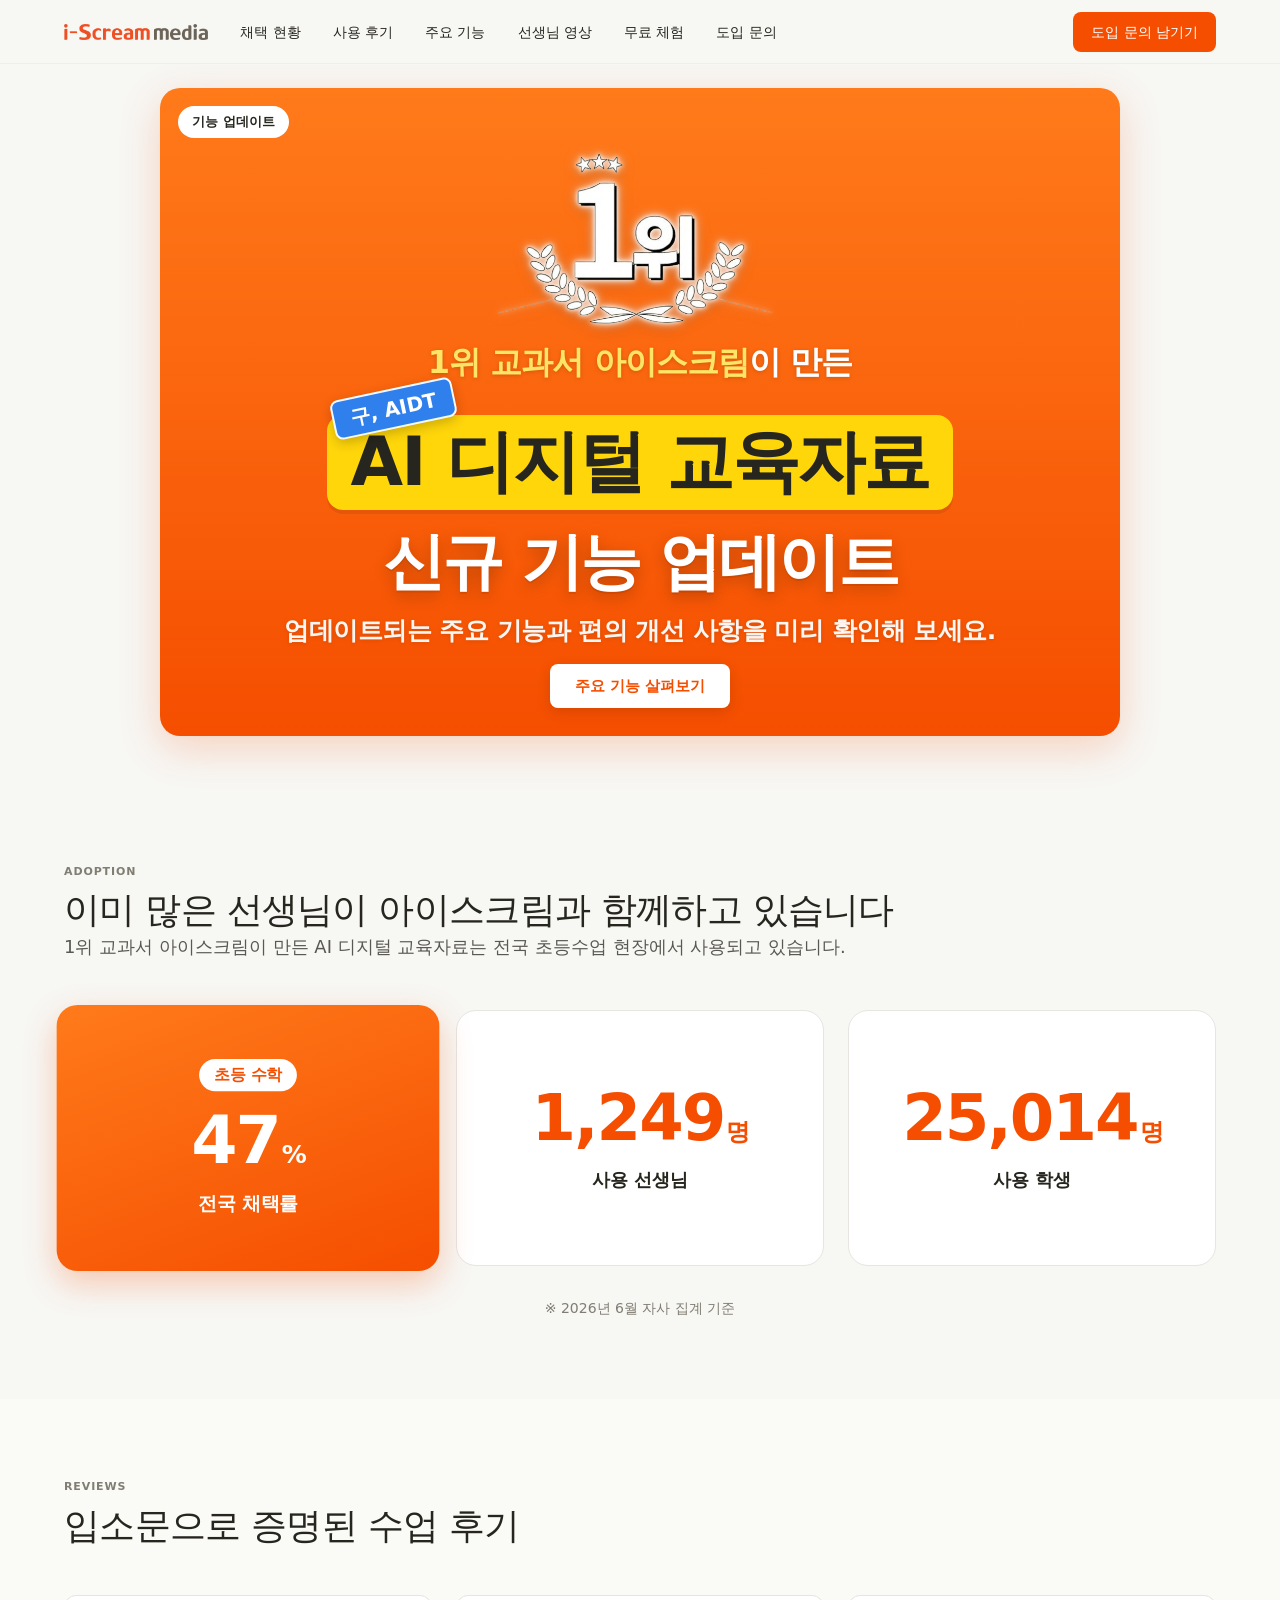
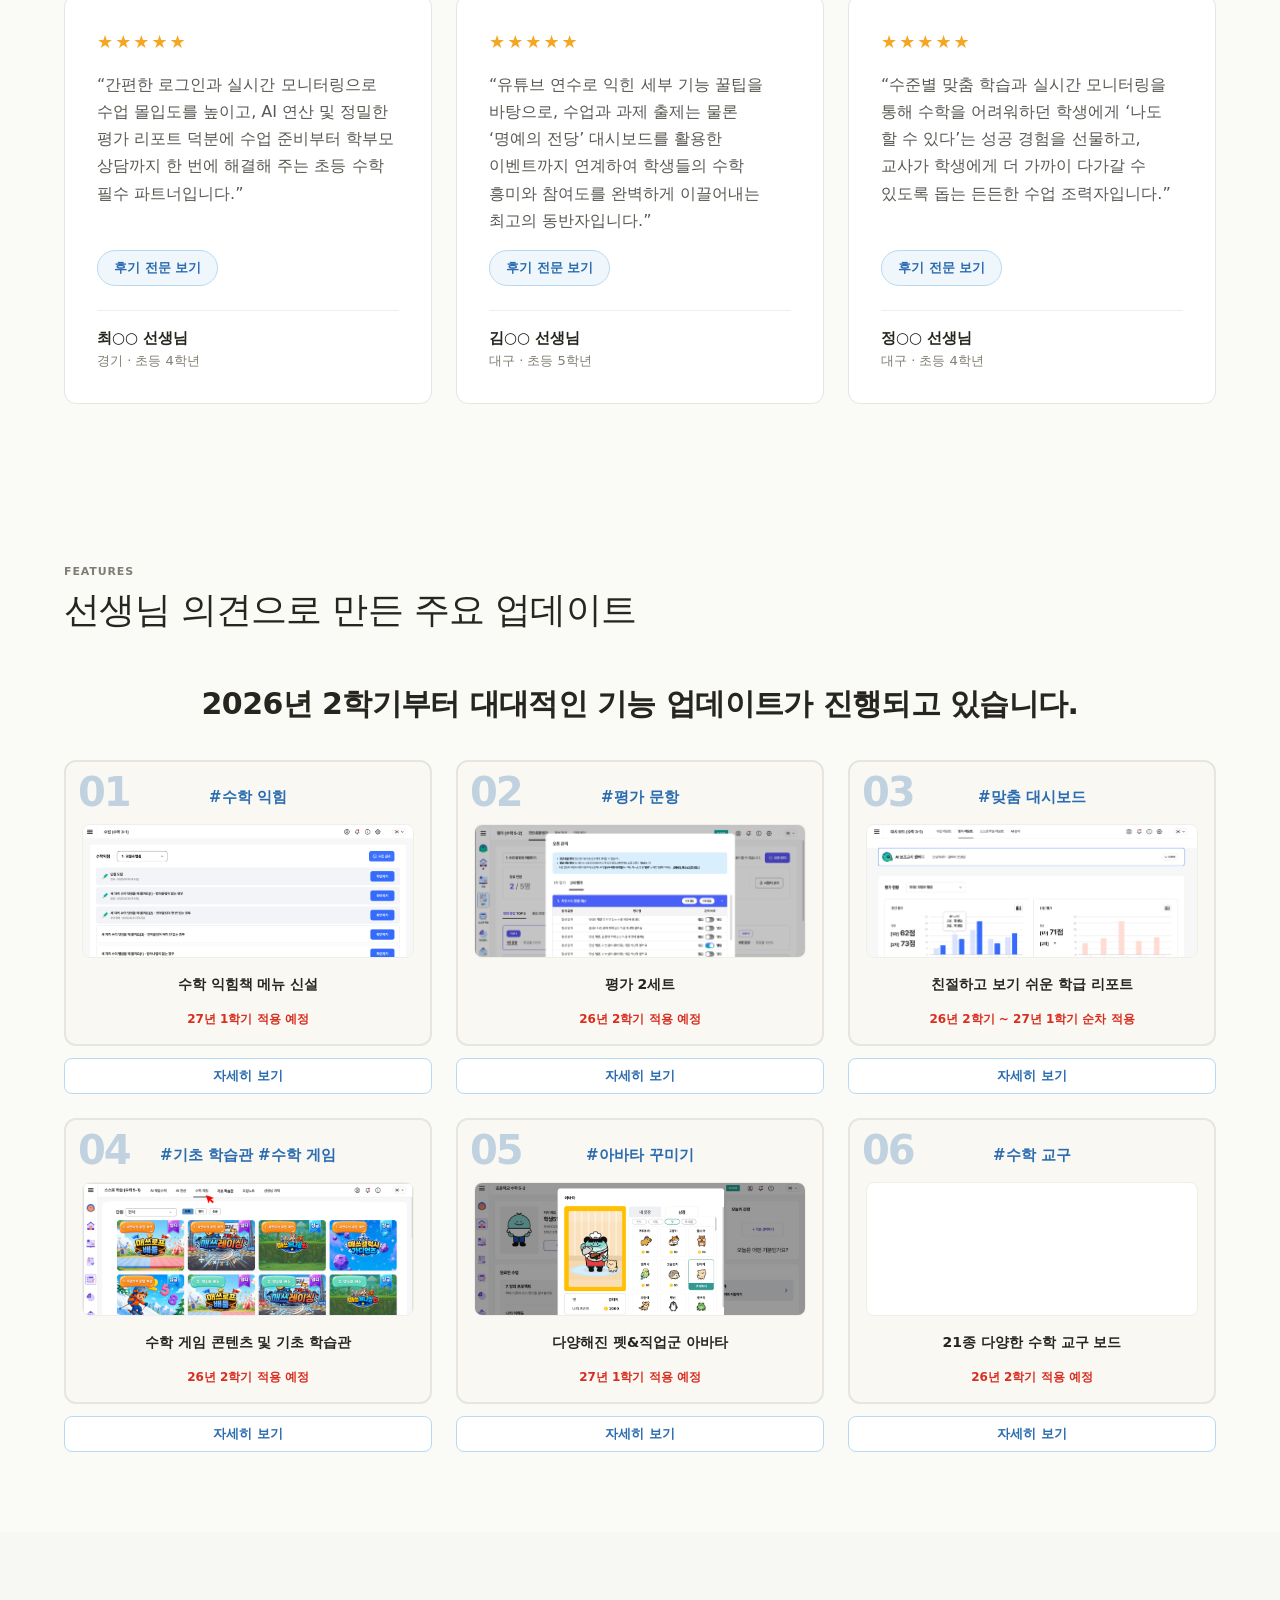
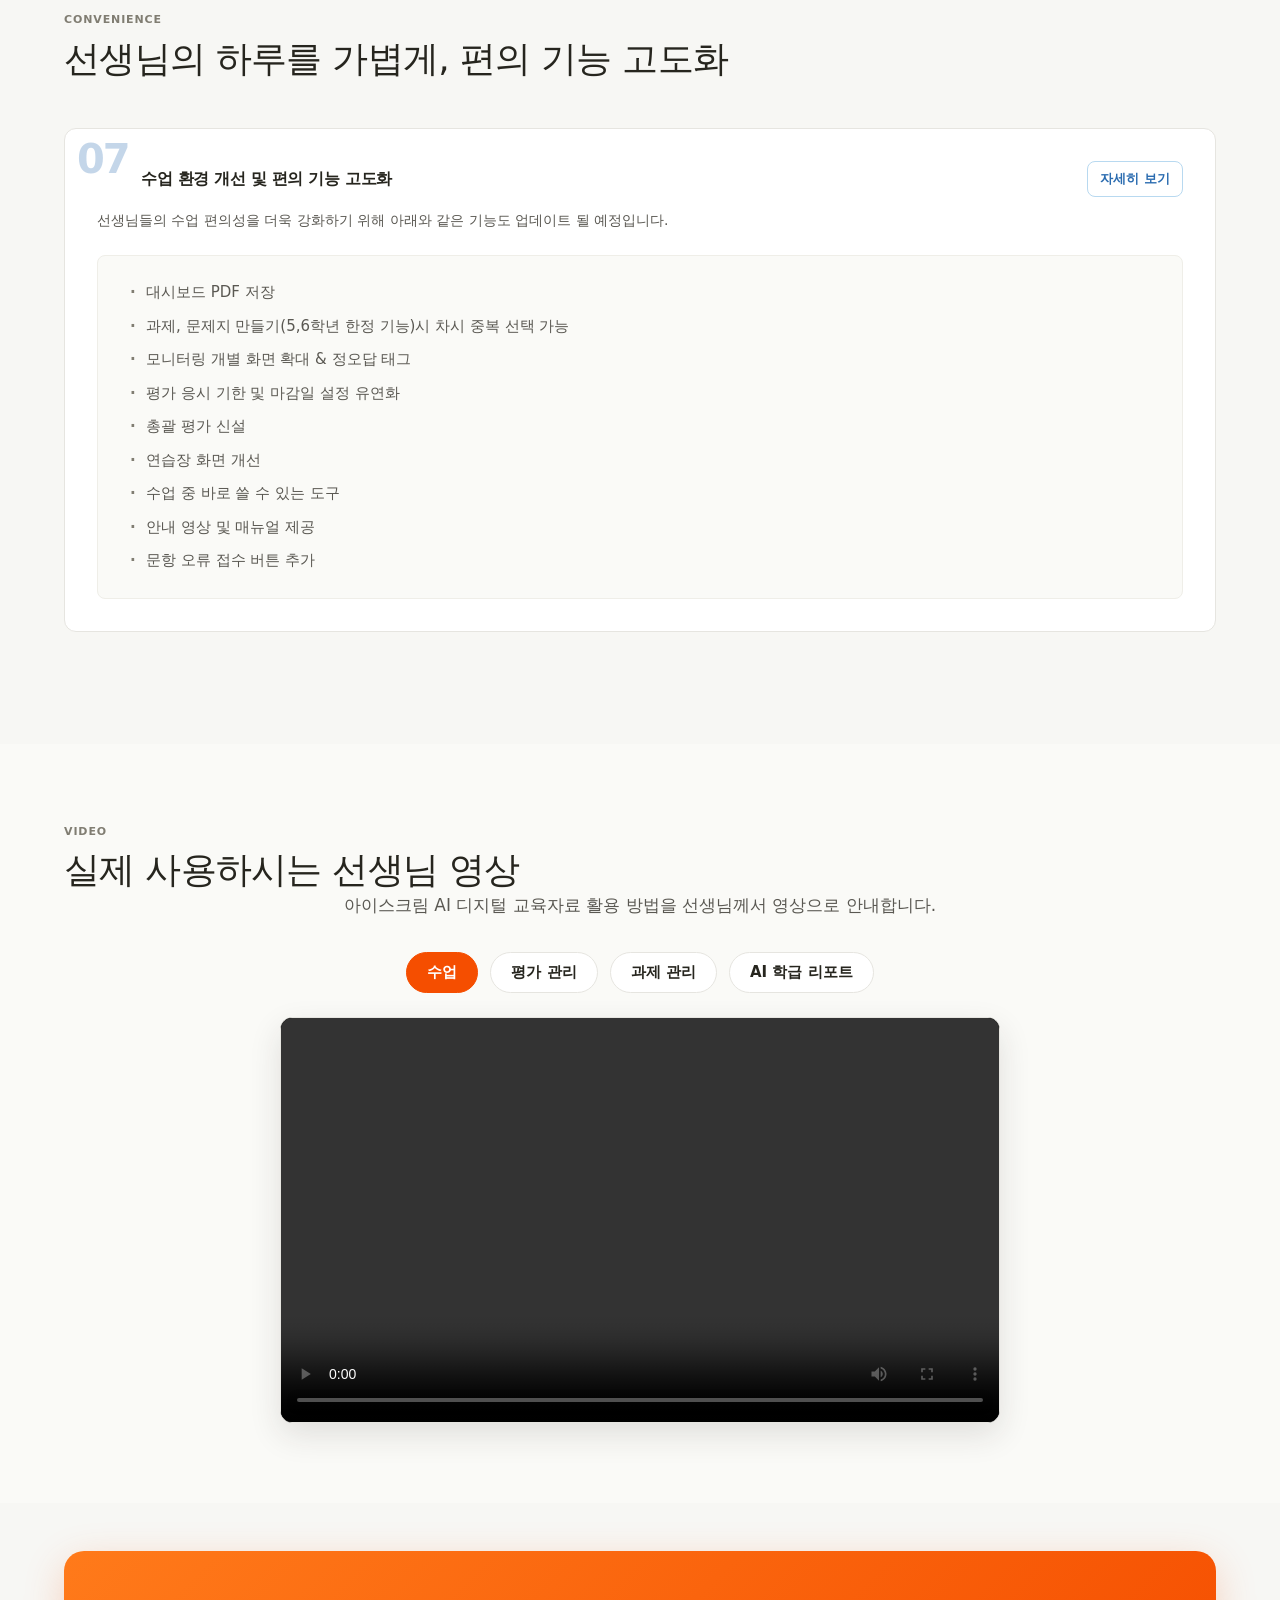
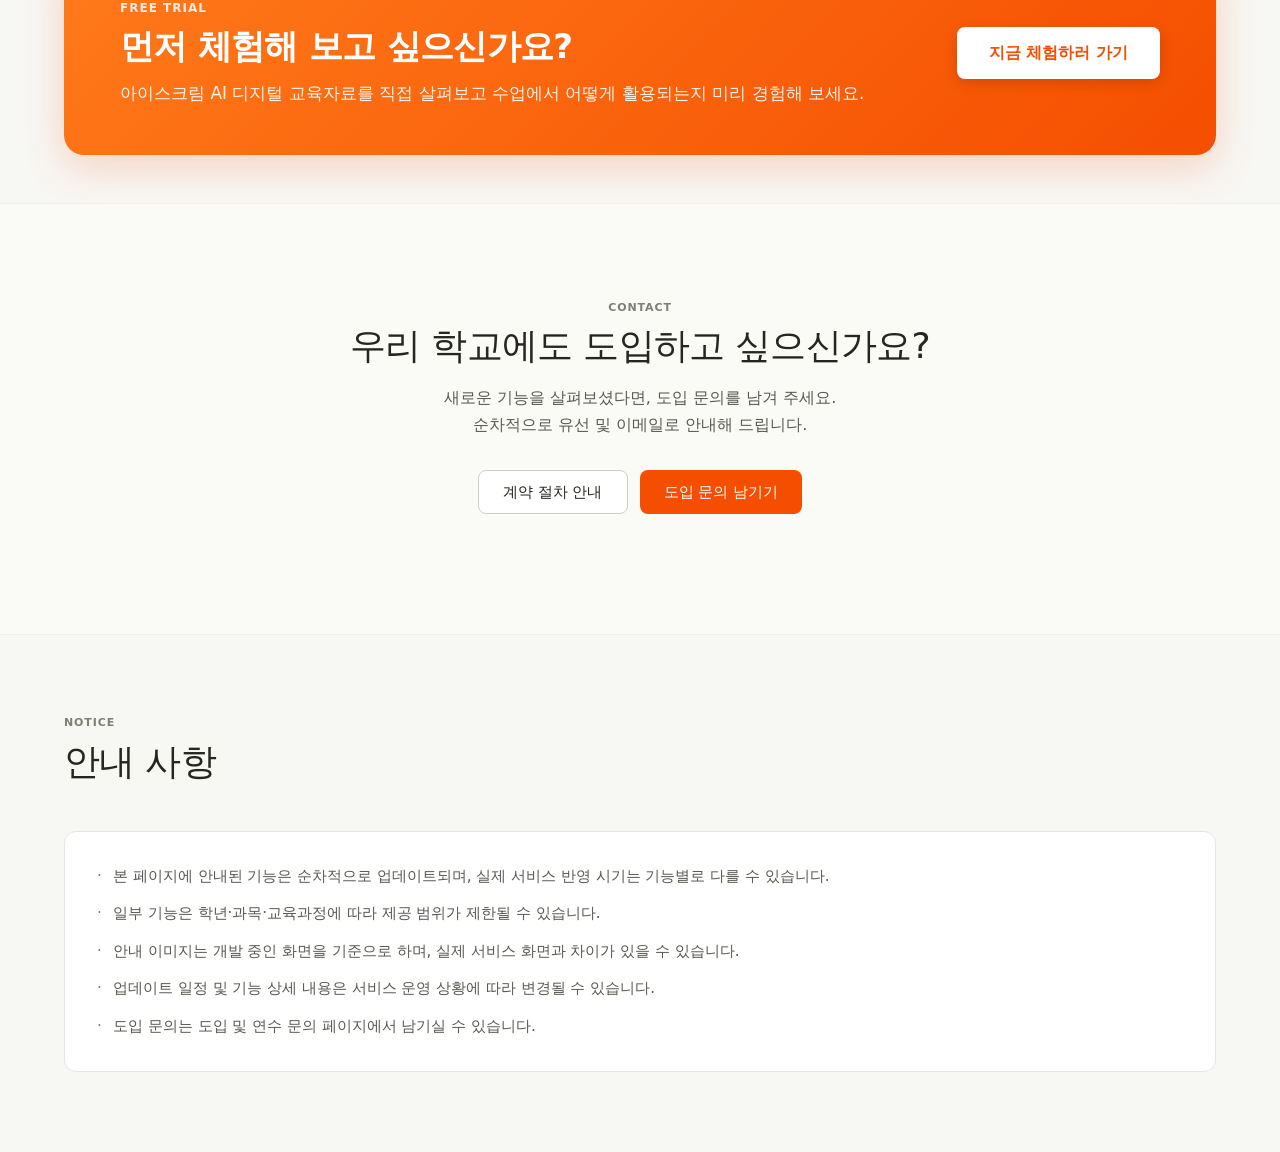
==== commit 9fa5e4da: "Add files via upload" ====
--- a/index.html
+++ b/index.html
@@ -19,10 +19,10 @@
       <nav class="top-nav__menu" aria-label="주요 메뉴">
         <a href="#adoption">채택 현황</a>
         <a href="#reviews">사용 후기</a>
+        <a href="#features">주요 기능</a>
+        <a href="#teacher-video">선생님 영상</a>
         <a href="#experience">무료 체험</a>
-        <a href="#features">주요 기능</a>
-        <a href="#convenience">편의 기능</a>
-        <a href="#notice">안내 사항</a>
+        <a href="#contract-cta">도입 문의</a>
       </nav>
       <a href="https://aidt.i-scream.co.kr/contract" class="button-primary" target="_blank" rel="noopener noreferrer">도입 문의 남기기</a>
       <button class="top-nav__hamburger" aria-label="메뉴 열기" aria-expanded="false">
@@ -278,6 +278,75 @@
       </div>
     </section>
 
+    <!-- 선생님 영상 -->
+    <section class="section section--soft" id="teacher-video">
+      <div class="container">
+        <p class="section-label">VIDEO</p>
+        <h2 class="section-title">실제 사용하시는 선생님 영상</h2>
+        <p class="teacher-video__lead">아이스크림 AI 디지털 교육자료 활용 방법을 선생님께서 영상으로 안내합니다.</p>
+
+        <div class="teacher-video" data-teacher-video-tabs>
+          <ul class="teacher-video__tabs" role="tablist" aria-label="선생님 영상 탭">
+            <li>
+              <button
+                type="button"
+                class="teacher-video__tab is-active"
+                role="tab"
+                aria-selected="true"
+                data-cdn-src="https://cdn.smart-aidt.com/file/manual/2026/lesson.mp4"
+              >
+                수업
+              </button>
+            </li>
+            <li>
+              <button
+                type="button"
+                class="teacher-video__tab"
+                role="tab"
+                aria-selected="false"
+                data-cdn-src="https://cdn.smart-aidt.com/file/manual/2026/assessment_manage.mp4"
+              >
+                평가 관리
+              </button>
+            </li>
+            <li>
+              <button
+                type="button"
+                class="teacher-video__tab"
+                role="tab"
+                aria-selected="false"
+                data-cdn-src="https://cdn.smart-aidt.com/file/manual/2026/assignment_manage.mp4"
+              >
+                과제 관리
+              </button>
+            </li>
+            <li>
+              <button
+                type="button"
+                class="teacher-video__tab"
+                role="tab"
+                aria-selected="false"
+                data-cdn-src="https://cdn.smart-aidt.com/file/manual/2026/ai_class_report.mp4"
+              >
+                AI 학급 리포트
+              </button>
+            </li>
+          </ul>
+
+          <div class="teacher-video__player" aria-label="선생님 영상 플레이어">
+            <video
+              class="teacher-video__video"
+              controls
+              playsinline
+              preload="metadata"
+              title="실제 사용하시는 선생님 영상"
+              src="https://cdn.smart-aidt.com/file/manual/2026/lesson.mp4"
+            ></video>
+          </div>
+        </div>
+      </div>
+    </section>
+
     <!-- 무료 체험 안내 -->
     <section class="experience-band" id="experience">
       <div class="container">
--- a/styles.css
+++ b/styles.css
@@ -814,6 +814,73 @@
 }
 
 /* ============================================
+   Teacher Video
+   ============================================ */
+.teacher-video__lead {
+  margin: calc(var(--spacing-xxl) * -1) 0 var(--spacing-xl);
+  text-align: center;
+  font-size: clamp(15px, 1.8vw, 17px);
+  line-height: 1.7;
+  color: var(--color-body);
+}
+
+.teacher-video {
+  max-width: 720px;
+  margin: 0 auto;
+}
+
+.teacher-video__tabs {
+  display: flex;
+  flex-wrap: wrap;
+  justify-content: center;
+  gap: var(--spacing-sm);
+  margin-bottom: var(--spacing-lg);
+  padding: 0;
+  list-style: none;
+}
+
+.teacher-video__tab {
+  padding: 10px 20px;
+  font-family: var(--font-sans);
+  font-size: 15px;
+  font-weight: 700;
+  color: var(--color-ink);
+  background: var(--color-surface-card);
+  border: 1px solid var(--color-hairline);
+  border-radius: var(--rounded-pill);
+  cursor: pointer;
+  transition: background 0.15s, border-color 0.15s, color 0.15s;
+}
+
+.teacher-video__tab:hover {
+  border-color: #f54e00;
+  background: #fff4ee;
+}
+
+.teacher-video__tab.is-active {
+  color: var(--color-on-primary);
+  background: var(--color-primary);
+  border-color: var(--color-primary);
+}
+
+.teacher-video__player {
+  position: relative;
+  overflow: hidden;
+  border-radius: var(--rounded-lg);
+  border: 1px solid var(--color-hairline);
+  background: #000;
+  box-shadow: 0 12px 32px rgba(38, 37, 30, 0.12);
+}
+
+.teacher-video__video {
+  display: block;
+  width: 100%;
+  aspect-ratio: 16 / 9;
+  background: #000;
+  object-fit: contain;
+}
+
+/* ============================================
    Feature Cards (About)
    ============================================ */
 .about-grid {
